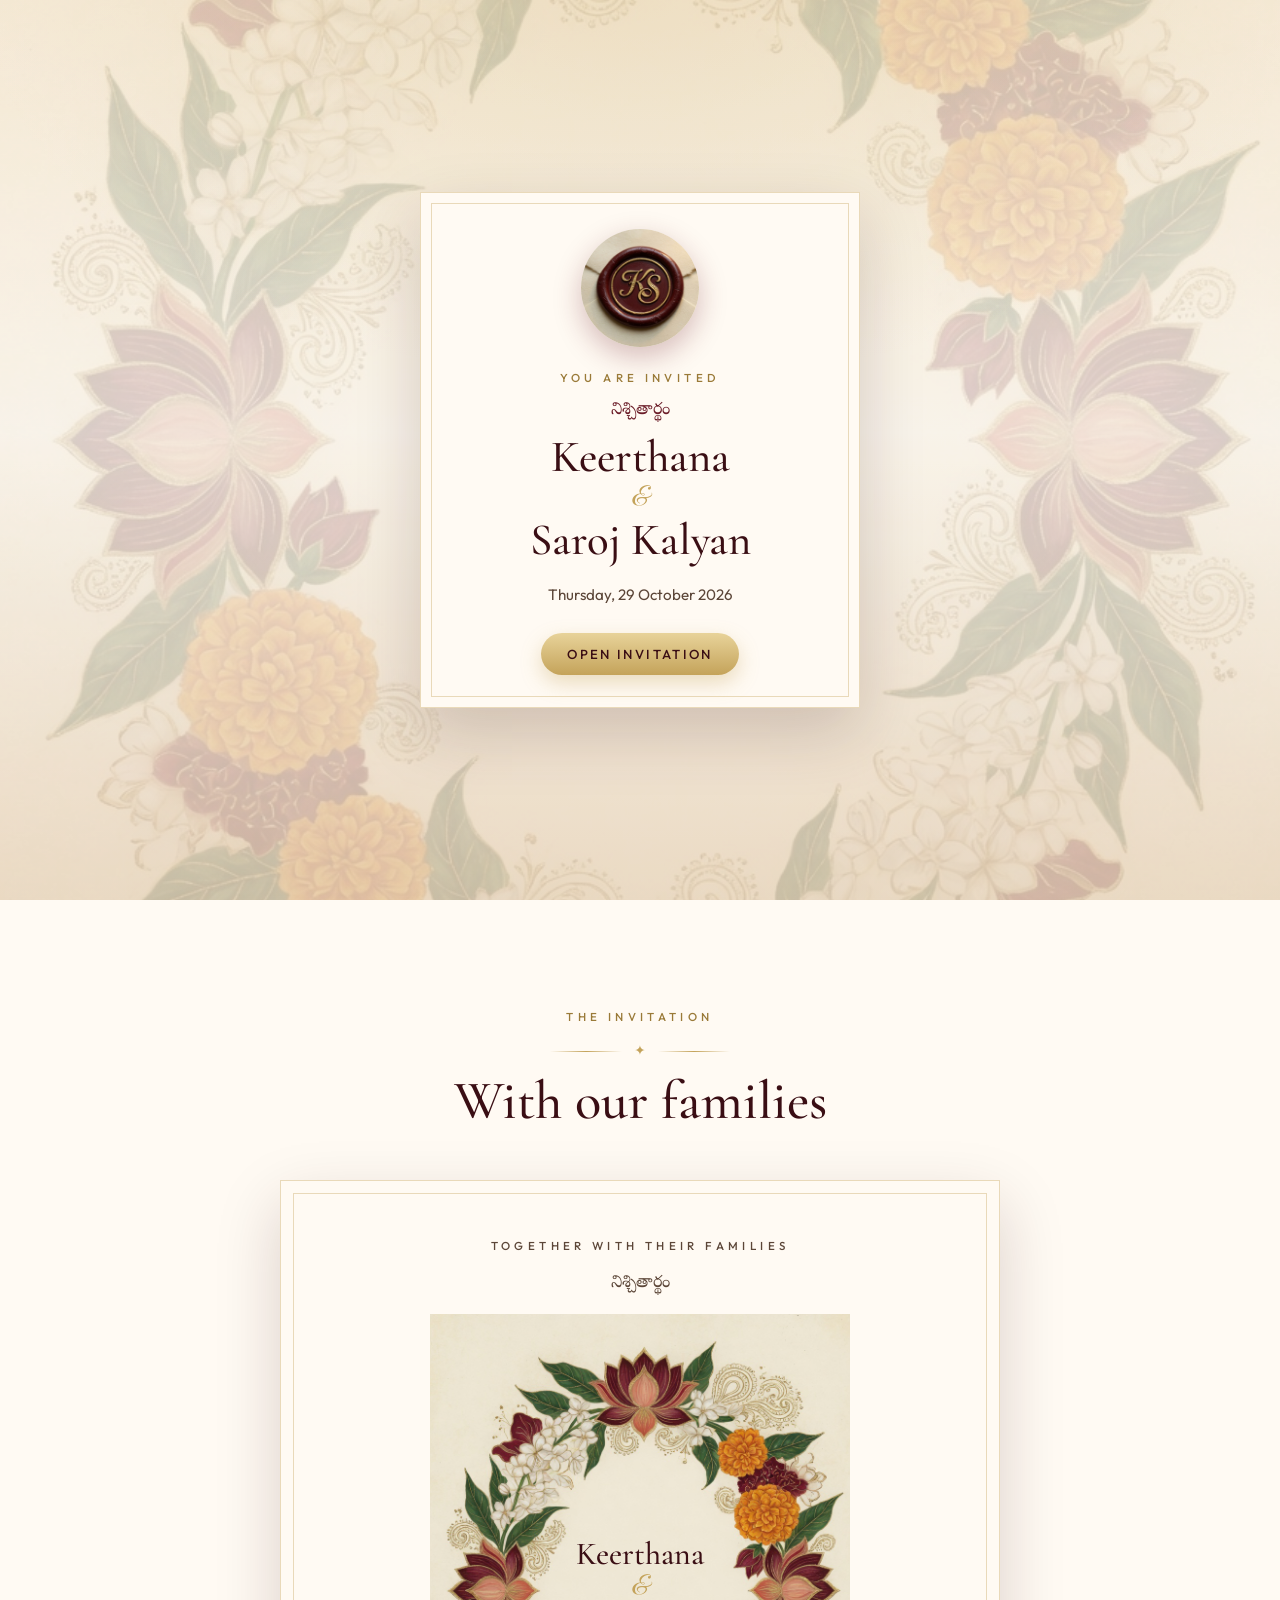
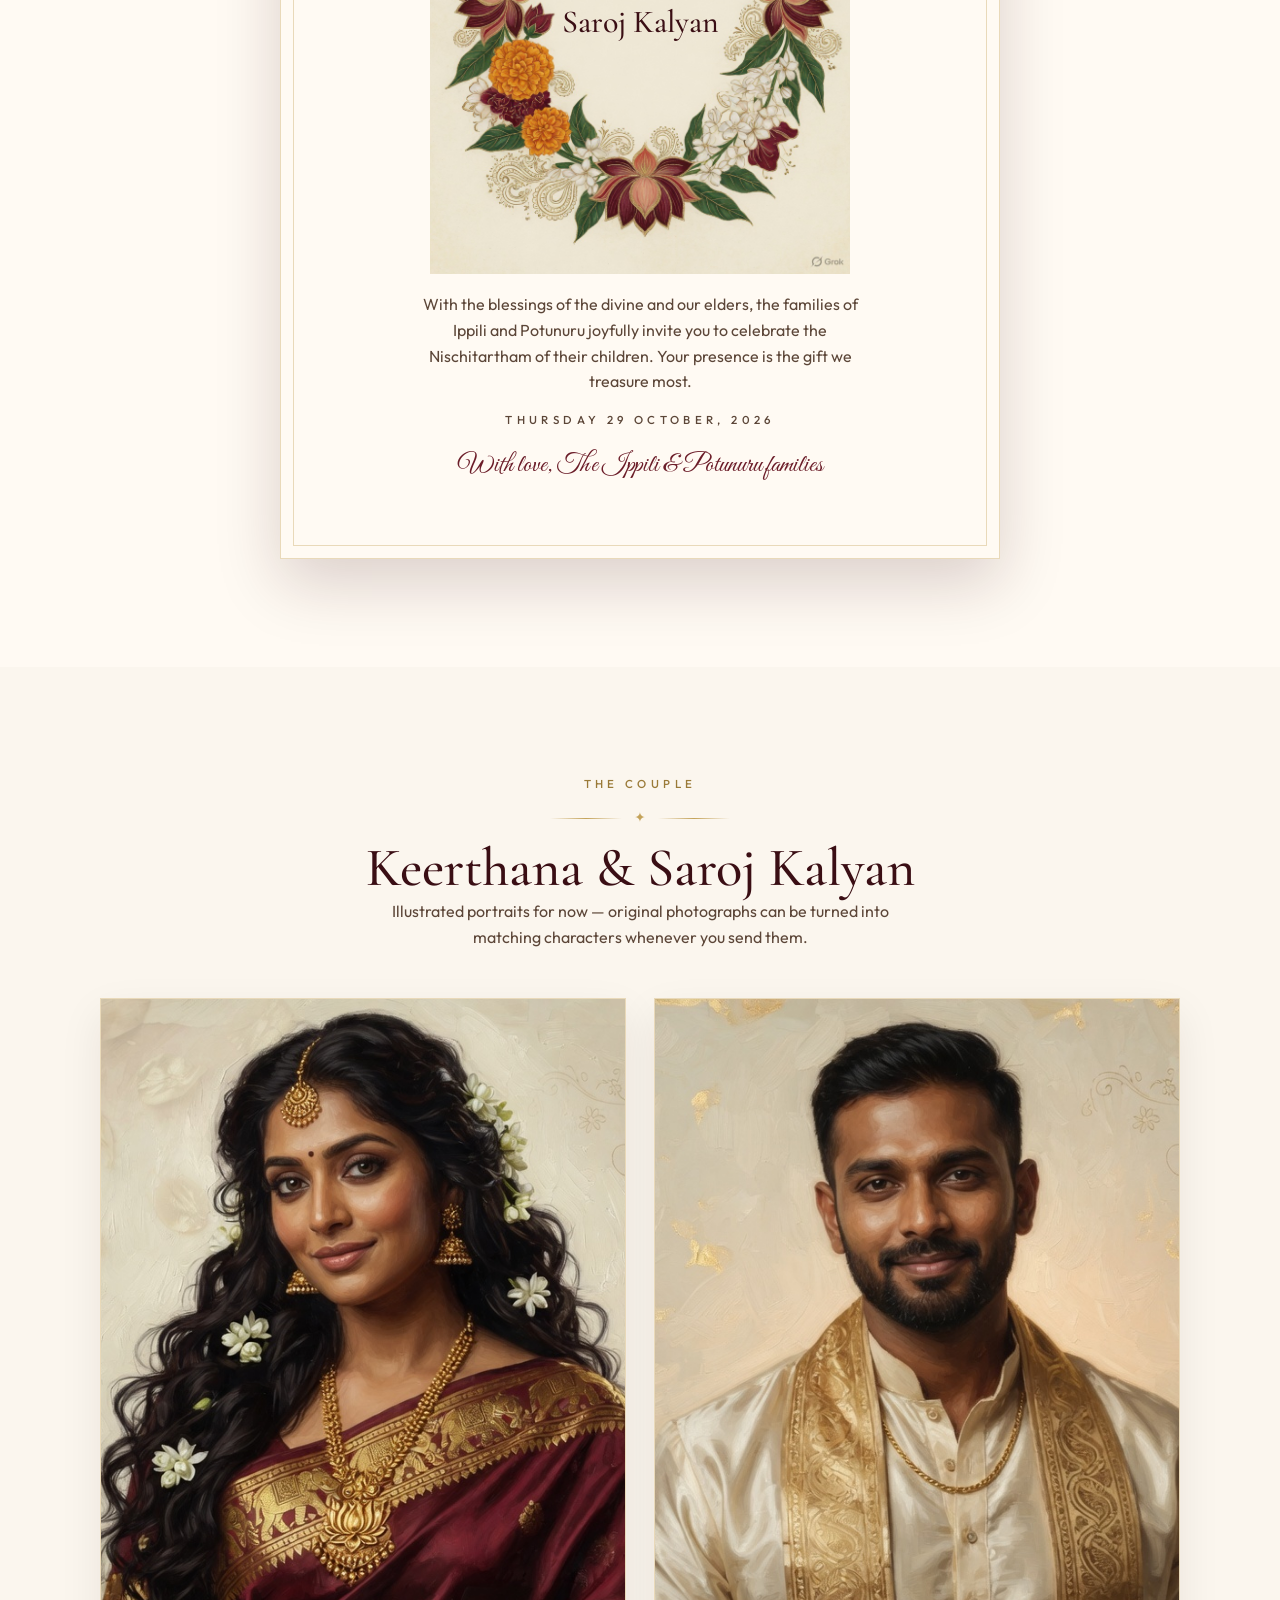
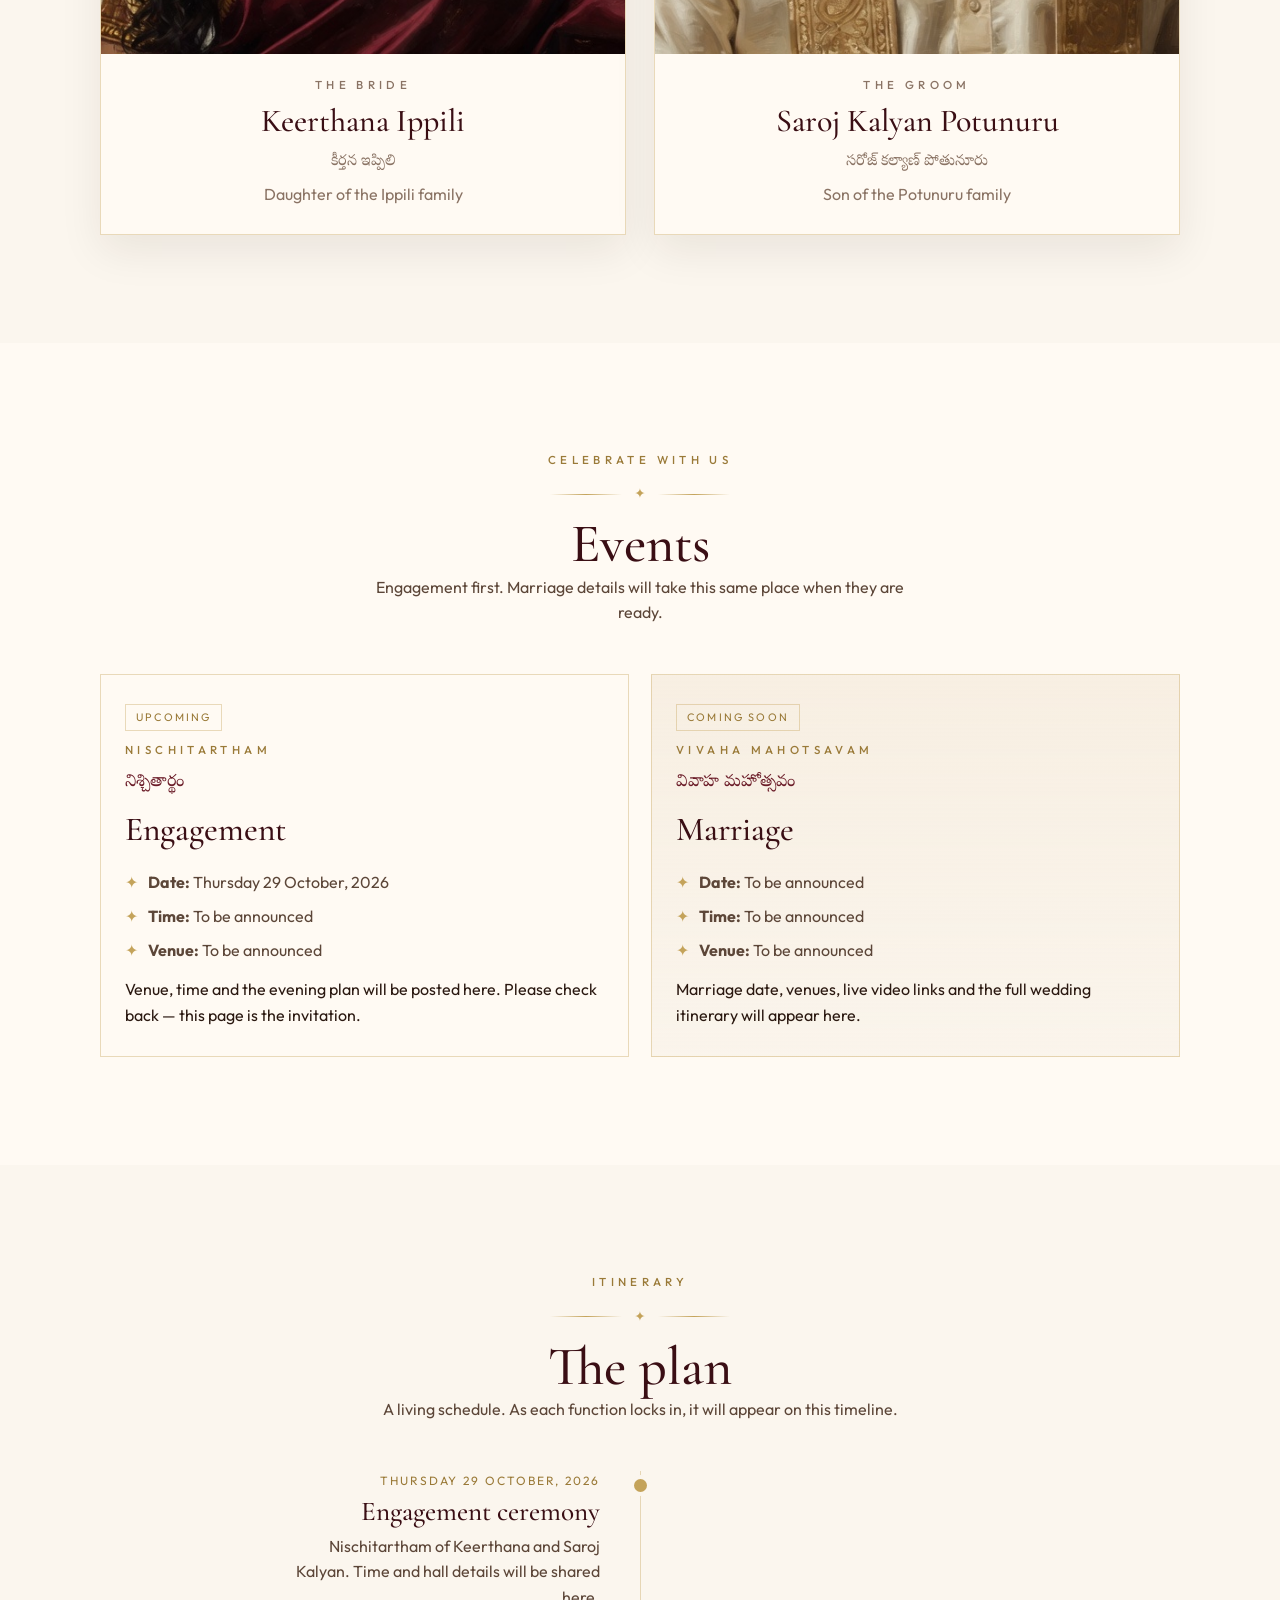
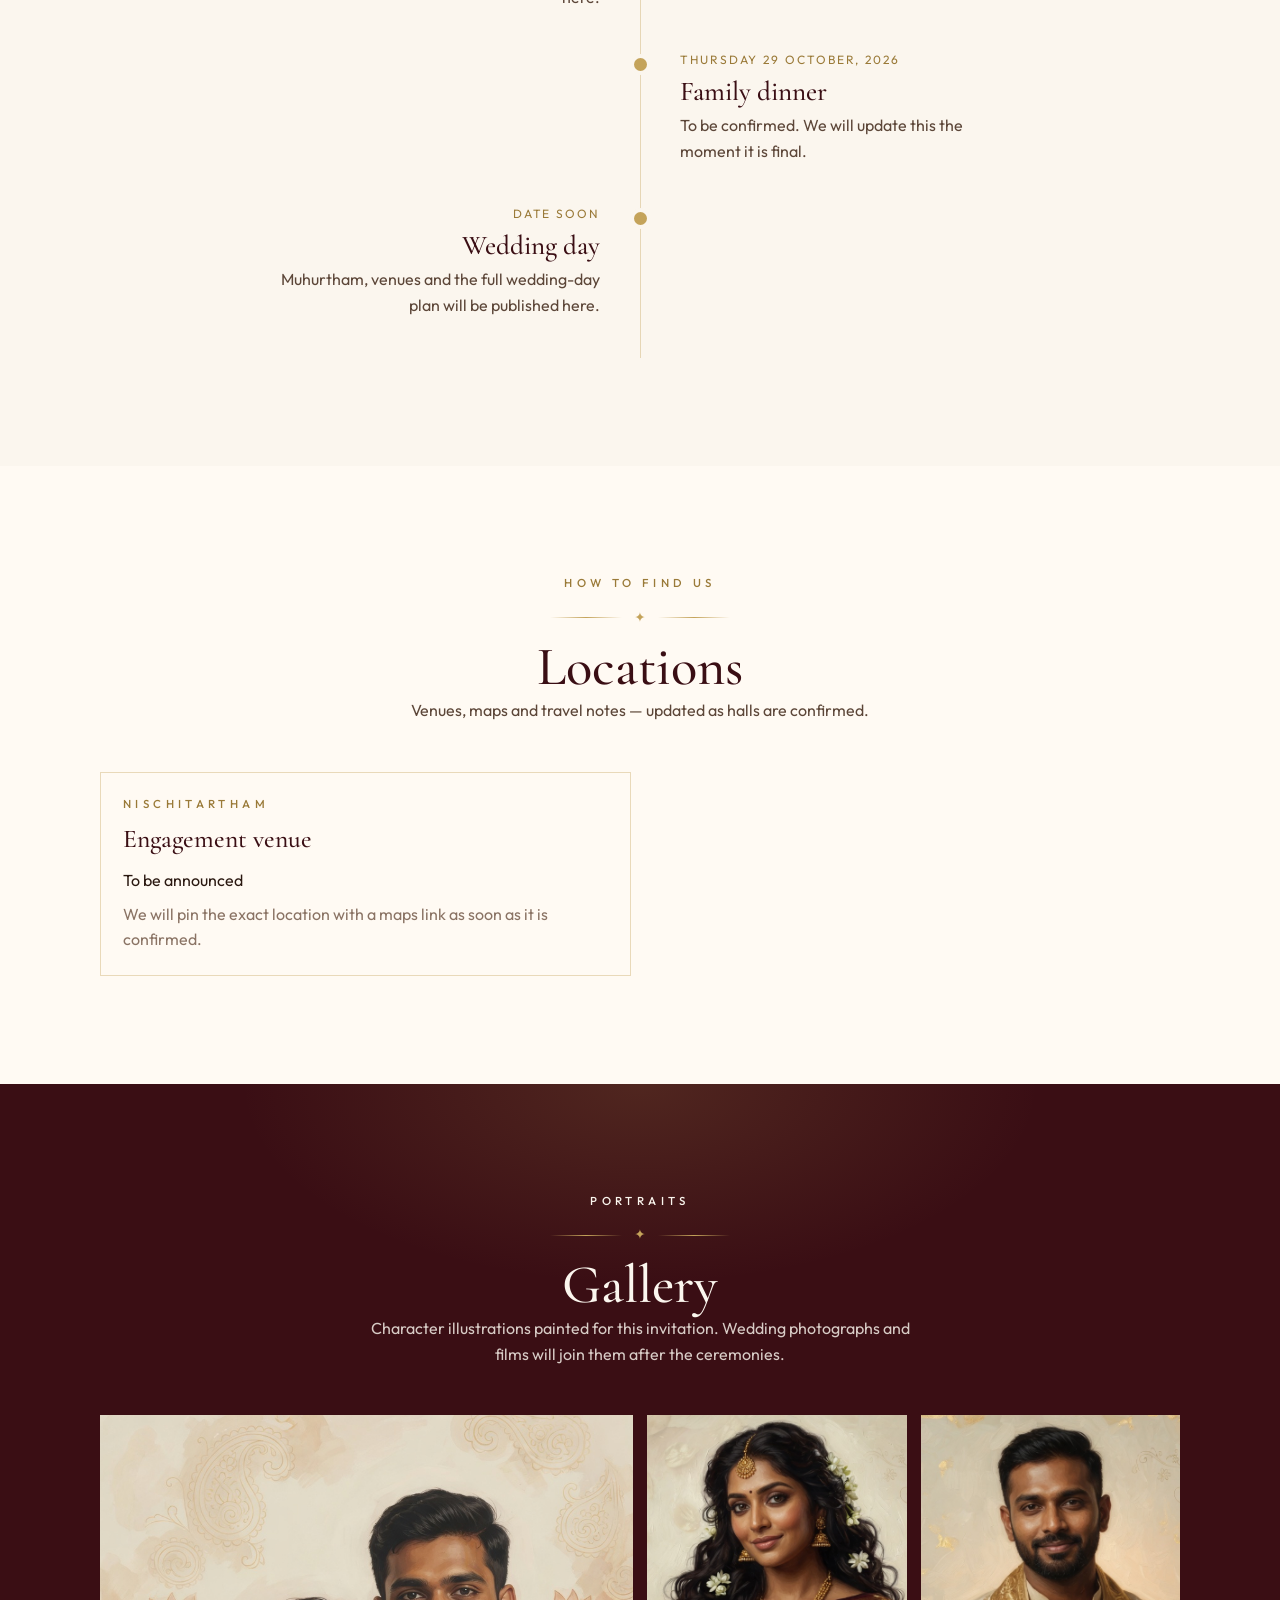
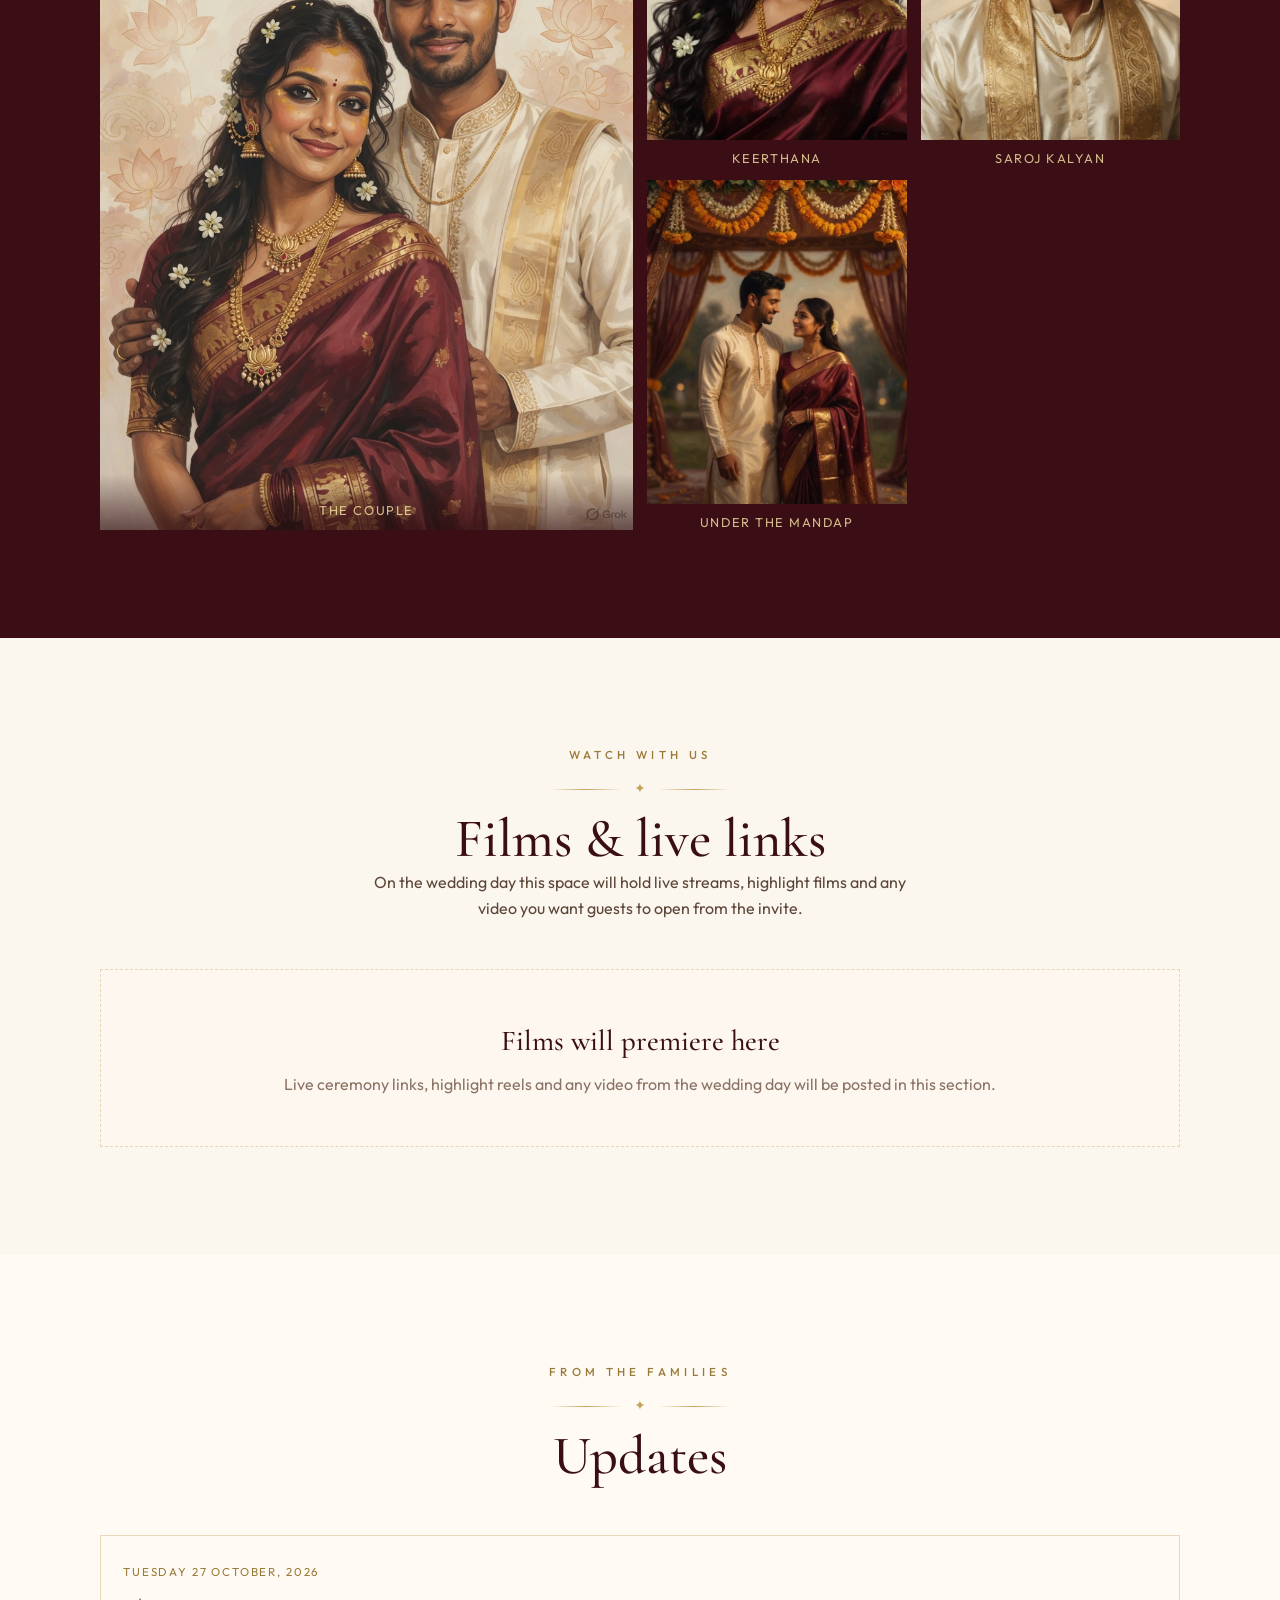
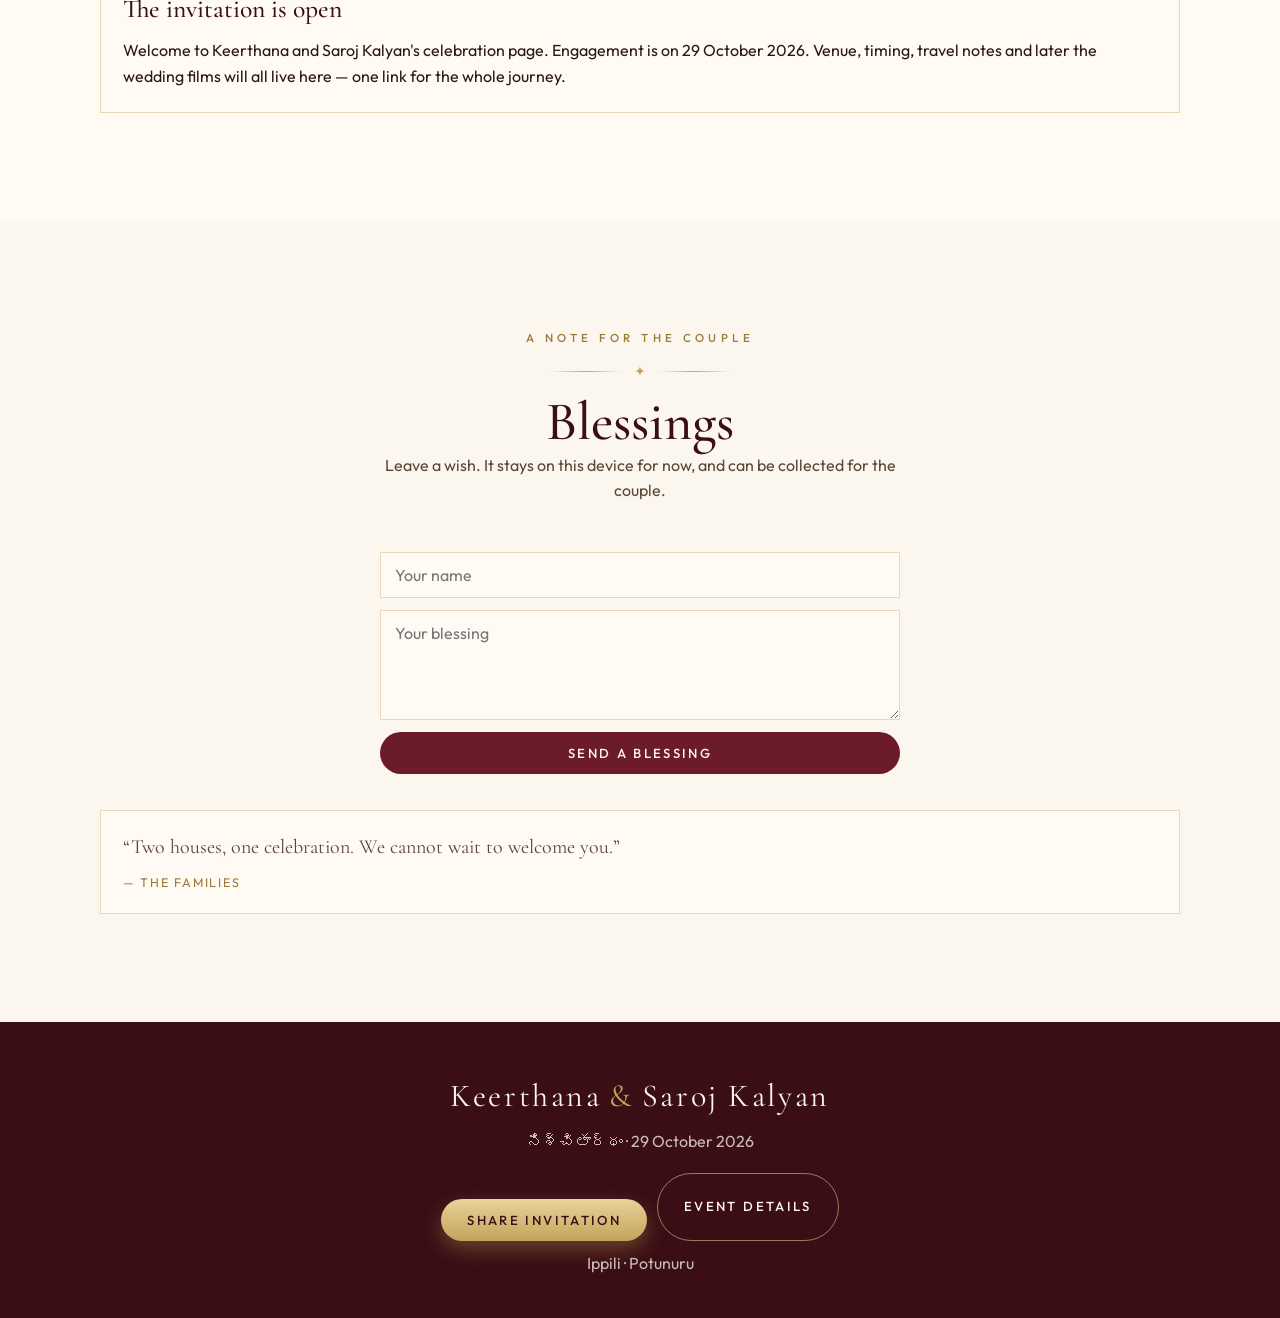
==== keerthana-saroj/index.html @ 68dc0af1 "Add Keerthana and Saroj Kalyan invitation site. Shareable Nischitartham page with events, plans, gal" ====
<!DOCTYPE html>
<html lang="en">
<head>
  <meta charset="UTF-8" />
  <meta name="viewport" content="width=device-width, initial-scale=1, viewport-fit=cover" />
  <title>Keerthana &amp; Saroj Kalyan — Nischitartham</title>
  <meta name="description" content="You are invited to the engagement of Keerthana Ippili and Saroj Kalyan Potunuru on 29 October 2026. Plans, venues, films and wedding details will live on this page." />
  <meta name="theme-color" content="#6B1C28" />
  <link rel="canonical" href="https://pramodh42.github.io/my_portfolio/keerthana-saroj/" />
  <meta property="og:type" content="website" />
  <meta property="og:url" content="https://pramodh42.github.io/my_portfolio/keerthana-saroj/" />
  <meta property="og:title" content="Keerthana & Saroj Kalyan — You're invited" />
  <meta property="og:description" content="Nischitartham on Thursday, 29 October 2026. Open the invitation for plans, venues and updates." />
  <meta property="og:image" content="https://pramodh42.github.io/my_portfolio/keerthana-saroj/images/couple.jpg" />
  <meta name="twitter:card" content="summary_large_image" />
  <meta name="twitter:image" content="https://pramodh42.github.io/my_portfolio/keerthana-saroj/images/couple.jpg" />
  <link rel="icon" href="favicon.svg" type="image/svg+xml" />
  <link rel="preconnect" href="https://fonts.googleapis.com" />
  <link rel="preconnect" href="https://fonts.gstatic.com" crossorigin />
  <link href="https://fonts.googleapis.com/css2?family=Cormorant+Garamond:ital,wght@0,400;0,500;0,600;1,400&family=Great+Vibes&family=Noto+Serif+Telugu:wght@400;600&family=Outfit:wght@300;400;500;600&display=swap" rel="stylesheet" />
  <link rel="stylesheet" href="css/style.css" />
</head>
<body>
  <a class="skip" href="#home">Skip to invitation</a>
  <div class="grain" aria-hidden="true"></div>

  <div class="envelope" id="envelope">
    <div class="envelope-card">
      <img class="seal" src="images/seal.jpg" alt="Wax seal with the letters K and S" />
      <p class="kicker">You are invited</p>
      <p class="telugu" lang="te">నిశ్చితార్థం</p>
      <h1>Keerthana <span class="amp">&amp;</span> Saroj Kalyan</h1>
      <p class="envelope-date">Thursday, 29 October 2026</p>
      <button class="btn btn-gold" id="open-invite" type="button">Open invitation</button>
    </div>
  </div>

  <header class="header" id="header">
    <a class="brand" href="#home">K <span>&amp;</span> S</a>
    <nav class="nav" aria-label="Primary">
      <a href="#couple">Couple</a>
      <a href="#events">Events</a>
      <a href="#plans">Plans</a>
      <a href="#gallery">Gallery</a>
      <a href="#videos">Films</a>
      <a href="#updates">Updates</a>
    </nav>
    <div class="header-actions">
      <button class="icon-btn" id="share-btn" type="button" aria-label="Share invitation" title="Share">
        <svg width="18" height="18" viewBox="0 0 24 24" fill="none" stroke="currentColor" stroke-width="1.8"><path d="M4 12v7a1 1 0 0 0 1 1h14a1 1 0 0 0 1-1v-7"/><path d="M12 16V4"/><path d="m7 8 5-5 5 5"/></svg>
      </button>
      <button class="icon-btn menu-toggle" id="menu-toggle" type="button" aria-label="Open menu">
        <svg width="18" height="18" viewBox="0 0 24 24" fill="none" stroke="currentColor" stroke-width="1.8"><path d="M4 7h16M4 12h16M4 17h16"/></svg>
      </button>
    </div>
  </header>

  <div class="menu-panel" id="menu">
    <button class="icon-btn menu-close" id="menu-close" type="button" aria-label="Close menu">
      <svg width="18" height="18" viewBox="0 0 24 24" fill="none" stroke="currentColor" stroke-width="1.8"><path d="M6 6l12 12M18 6L6 18"/></svg>
    </button>
    <a href="#home">Home</a>
    <a href="#invite">Invitation</a>
    <a href="#couple">The couple</a>
    <a href="#events">Events</a>
    <a href="#plans">Plans</a>
    <a href="#locations">Locations</a>
    <a href="#gallery">Gallery</a>
    <a href="#videos">Films</a>
    <a href="#updates">Updates</a>
    <a href="#blessings">Blessings</a>
  </div>

  <main>
    <section class="hero" id="home">
      <img class="hero-bg" src="images/mandap.jpg" alt="Illustrated Keerthana and Saroj Kalyan under a floral mandap" />
      <div class="hero-scrim"></div>
      <div class="hero-content">
        <p class="kicker">Nischitartham of</p>
        <p class="telugu" lang="te" style="color:#e8d39a">కీర్తన &amp; సరోజ్ కల్యాణ్</p>
        <h1>Keerthana <span class="amp">&amp;</span> Saroj Kalyan</h1>
        <p class="hero-date" id="hero-date">Thursday, 29 October 2026 · Engagement</p>
        <div class="countdown" id="countdown" aria-label="Countdown"></div>
        <div class="hero-actions">
          <a class="btn btn-gold" href="#events">View events</a>
          <button class="btn btn-outline" id="add-cal" type="button">Add to calendar</button>
        </div>
        <p class="scroll-hint">Scroll to open the card</p>
      </div>
    </section>

    <section class="section paper" id="invite">
      <div class="wrap">
        <div class="section-head">
          <p class="kicker">The invitation</p>
          <div class="ornament">✦</div>
          <h2>With our families</h2>
        </div>
        <article class="letter">
          <p class="kicker" id="invite-kicker">Together with their families</p>
          <p class="telugu" lang="te" id="invite-te">నిశ్చితార్థం</p>
          <div class="wreath-frame">
            <img src="images/wreath.jpg" alt="Lotus, jasmine and marigold wreath" />
            <div class="wreath-names">
              <div>
                <strong>Keerthana</strong>
                <span class="amp">&amp;</span>
                <strong>Saroj Kalyan</strong>
              </div>
            </div>
          </div>
          <p id="invite-letter"></p>
          <p class="kicker" id="invite-when">Thursday, 29 October 2026</p>
          <p class="closing" id="invite-close">With love</p>
        </article>
      </div>
    </section>

    <section class="section" id="couple">
      <div class="wrap">
        <div class="section-head">
          <p class="kicker">The couple</p>
          <div class="ornament">✦</div>
          <h2>Keerthana &amp; Saroj Kalyan</h2>
          <p class="lede">Illustrated portraits for now — original photographs can be turned into matching characters whenever you send them.</p>
        </div>
        <div class="couple-grid" id="couple-grid"></div>
      </div>
    </section>

    <section class="section paper" id="events">
      <div class="wrap">
        <div class="section-head">
          <p class="kicker">Celebrate with us</p>
          <div class="ornament">✦</div>
          <h2>Events</h2>
          <p class="lede">Engagement first. Marriage details will take this same place when they are ready.</p>
        </div>
        <div class="event-grid" id="event-grid"></div>
      </div>
    </section>

    <section class="section" id="plans">
      <div class="wrap">
        <div class="section-head">
          <p class="kicker">Itinerary</p>
          <div class="ornament">✦</div>
          <h2>The plan</h2>
          <p class="lede">A living schedule. As each function locks in, it will appear on this timeline.</p>
        </div>
        <div class="timeline" id="timeline"></div>
      </div>
    </section>

    <section class="section paper" id="locations">
      <div class="wrap">
        <div class="section-head">
          <p class="kicker">How to find us</p>
          <div class="ornament">✦</div>
          <h2>Locations</h2>
          <p class="lede">Venues, maps and travel notes — updated as halls are confirmed.</p>
        </div>
        <div class="loc-grid" id="loc-grid"></div>
      </div>
    </section>

    <section class="section maroon-block" id="gallery">
      <div class="wrap">
        <div class="section-head">
          <p class="kicker">Portraits</p>
          <div class="ornament">✦</div>
          <h2>Gallery</h2>
          <p class="lede">Character illustrations painted for this invitation. Wedding photographs and films will join them after the ceremonies.</p>
        </div>
        <div class="gallery-grid" id="gallery-grid"></div>
      </div>
    </section>

    <section class="section" id="videos">
      <div class="wrap">
        <div class="section-head">
          <p class="kicker">Watch with us</p>
          <div class="ornament">✦</div>
          <h2>Films &amp; live links</h2>
          <p class="lede">On the wedding day this space will hold live streams, highlight films and any video you want guests to open from the invite.</p>
        </div>
        <div class="video-grid" id="video-grid"></div>
      </div>
    </section>

    <section class="section paper" id="updates">
      <div class="wrap">
        <div class="section-head">
          <p class="kicker">From the families</p>
          <div class="ornament">✦</div>
          <h2>Updates</h2>
        </div>
        <div class="update-grid" id="update-grid"></div>
      </div>
    </section>

    <section class="section" id="blessings">
      <div class="wrap">
        <div class="section-head">
          <p class="kicker">A note for the couple</p>
          <div class="ornament">✦</div>
          <h2>Blessings</h2>
          <p class="lede">Leave a wish. It stays on this device for now, and can be collected for the couple.</p>
        </div>
        <form class="bless-form" id="bless-form">
          <input type="text" id="bless-name" name="name" placeholder="Your name" required maxlength="80" />
          <textarea id="bless-msg" name="message" placeholder="Your blessing" required maxlength="400"></textarea>
          <button class="btn btn-maroon" type="submit">Send a blessing</button>
        </form>
        <div class="bless-list" id="bless-list"></div>
      </div>
    </section>
  </main>

  <footer class="footer">
    <div class="brand">Keerthana <span>&amp;</span> Saroj Kalyan</div>
    <p lang="te">నిశ్చితార్థం · 29 October 2026</p>
    <div class="footer-actions">
      <button class="btn btn-gold" id="share-footer" type="button">Share invitation</button>
      <a class="btn btn-outline" href="#events">Event details</a>
    </div>
    <p>Ippili · Potunuru</p>
  </footer>

  <div class="lightbox" id="lightbox" role="dialog" aria-modal="true" aria-label="Image preview">
    <button class="icon-btn lightbox-close" id="lightbox-close" type="button" aria-label="Close">
      <svg width="18" height="18" viewBox="0 0 24 24" fill="none" stroke="currentColor" stroke-width="1.8"><path d="M6 6l12 12M18 6L6 18"/></svg>
    </button>
    <img id="lightbox-img" alt="" />
  </div>

  <script src="js/data.js"></script>
  <script src="js/app.js"></script>
</body>
</html>
---- keerthana-saroj/css/style.css ----
:root {
  --maroon: #6b1c28;
  --maroon-deep: #3a0e14;
  --maroon-mid: #8d3340;
  --gold: #c4a35a;
  --gold-bright: #e8d39a;
  --gold-dim: #9a7a38;
  --ivory: #fbf6ee;
  --ivory-2: #f3e6d4;
  --paper: #fffaf3;
  --ink: #2a1810;
  --ink-soft: #5c4638;
  --muted: #8a7364;
  --line: rgba(196, 163, 90, 0.38);
  --shadow: 0 24px 60px rgba(58, 14, 20, 0.18);
  --radius: 22px;
  --header-h: 72px;
  --font-serif: "Cormorant Garamond", "Times New Roman", serif;
  --font-script: "Great Vibes", cursive;
  --font-sans: "Outfit", system-ui, sans-serif;
  --font-te: "Noto Serif Telugu", serif;
}

*,
*::before,
*::after {
  box-sizing: border-box;
  margin: 0;
  padding: 0;
}

html {
  scroll-behavior: smooth;
}

html.no-scroll {
  overflow: hidden;
}

body {
  font-family: var(--font-sans);
  color: var(--ink);
  background: var(--ivory);
  line-height: 1.6;
  min-height: 100vh;
}

img {
  max-width: 100%;
  display: block;
}

a {
  color: inherit;
  text-decoration: none;
}

button,
input,
textarea {
  font-family: inherit;
}

.grain {
  pointer-events: none;
  position: fixed;
  inset: 0;
  z-index: 80;
  opacity: 0.045;
  background-image: url("data:image/svg+xml,%3Csvg viewBox='0 0 200 200' xmlns='http://www.w3.org/2000/svg'%3E%3Cfilter id='n'%3E%3CfeTurbulence type='fractalNoise' baseFrequency='.85' numOctaves='4' stitchTiles='stitch'/%3E%3C/filter%3E%3Crect width='100%25' height='100%25' filter='url(%23n)'/%3E%3C/svg%3E");
}

.skip {
  position: absolute;
  left: 12px;
  top: -48px;
  background: var(--maroon);
  color: var(--ivory);
  padding: 8px 12px;
  z-index: 100;
}

.skip:focus {
  top: 12px;
}

/* Envelope */
.envelope {
  position: fixed;
  inset: 0;
  z-index: 90;
  display: grid;
  place-items: center;
  background:
    radial-gradient(1200px 700px at 50% 0%, rgba(196, 163, 90, 0.18), transparent 55%),
    linear-gradient(180deg, #f7ead6 0%, var(--ivory) 48%, #ead7c0 100%);
  transition: opacity 0.9s ease, visibility 0.9s ease, transform 0.9s ease;
}

.envelope::before {
  content: "";
  position: absolute;
  inset: 0;
  background-image: url("../images/wreath.jpg");
  background-size: cover;
  background-position: center;
  opacity: 0.18;
}

.envelope.is-open {
  opacity: 0;
  visibility: hidden;
  transform: translateY(-24px);
  pointer-events: none;
}

.envelope-card {
  position: relative;
  width: min(92vw, 440px);
  text-align: center;
  padding: 36px 28px 32px;
  background: var(--paper);
  border: 1px solid var(--line);
  box-shadow: var(--shadow);
}

.envelope-card::after {
  content: "";
  position: absolute;
  inset: 10px;
  border: 1px solid var(--line);
  pointer-events: none;
}

.seal {
  width: 118px;
  height: 118px;
  margin: 0 auto 22px;
  border-radius: 50%;
  object-fit: cover;
  box-shadow: 0 10px 28px rgba(107, 28, 40, 0.28);
  animation: pulse 2.8s ease-in-out infinite;
}

@keyframes pulse {
  0%, 100% { transform: scale(1); }
  50% { transform: scale(1.04); }
}

.kicker {
  font-size: 0.72rem;
  letter-spacing: 0.38em;
  text-transform: uppercase;
  color: var(--gold-dim);
  font-weight: 500;
}

.telugu {
  font-family: var(--font-te);
  font-size: 1.05rem;
  color: var(--maroon);
  margin: 10px 0 6px;
}

.envelope h1 {
  font-family: var(--font-serif);
  font-weight: 500;
  font-size: clamp(2.1rem, 7vw, 2.8rem);
  line-height: 1.15;
  color: var(--maroon-deep);
  margin: 8px 0 4px;
}

.amp {
  display: block;
  font-family: var(--font-script);
  font-size: 1.7rem;
  color: var(--gold);
  font-weight: 400;
  line-height: 1;
  margin: 2px 0;
}

.envelope-date {
  margin-top: 16px;
  color: var(--ink-soft);
  font-size: 0.95rem;
}

.btn {
  display: inline-flex;
  align-items: center;
  justify-content: center;
  gap: 8px;
  border: 0;
  cursor: pointer;
  padding: 13px 26px;
  border-radius: 999px;
  font-size: 0.82rem;
  letter-spacing: 0.18em;
  text-transform: uppercase;
  font-weight: 500;
  transition: transform 0.2s ease, box-shadow 0.2s ease, background 0.2s ease;
}

.btn:hover {
  transform: translateY(-1px);
}

.btn-gold {
  background: linear-gradient(180deg, var(--gold-bright), var(--gold));
  color: var(--maroon-deep);
  box-shadow: 0 8px 20px rgba(196, 163, 90, 0.35);
  margin-top: 26px;
}

.btn-outline {
  background: transparent;
  color: var(--ivory);
  border: 1px solid rgba(232, 211, 154, 0.55);
}

.btn-maroon {
  background: var(--maroon);
  color: var(--ivory);
}

.btn-ghost {
  background: transparent;
  color: var(--maroon);
  border: 1px solid var(--line);
}

/* Header */
.header {
  position: fixed;
  top: 0;
  left: 0;
  right: 0;
  z-index: 40;
  height: var(--header-h);
  display: flex;
  align-items: center;
  justify-content: space-between;
  padding: 0 22px;
  color: var(--ivory);
  transition: background 0.3s ease, box-shadow 0.3s ease, color 0.3s ease;
}

.header.solid {
  background: rgba(251, 246, 238, 0.92);
  backdrop-filter: blur(14px);
  color: var(--maroon-deep);
  box-shadow: 0 8px 24px rgba(42, 24, 16, 0.08);
}

.brand {
  font-family: var(--font-serif);
  font-size: 1.35rem;
  letter-spacing: 0.08em;
  display: flex;
  align-items: center;
  gap: 8px;
}

.brand span {
  color: var(--gold);
}

.nav {
  display: none;
  gap: 22px;
  font-size: 0.78rem;
  letter-spacing: 0.16em;
  text-transform: uppercase;
}

.nav a {
  opacity: 0.82;
}

.nav a:hover {
  opacity: 1;
}

.header-actions {
  display: flex;
  align-items: center;
  gap: 10px;
}

.icon-btn {
  width: 42px;
  height: 42px;
  border-radius: 50%;
  border: 1px solid currentColor;
  background: transparent;
  color: inherit;
  cursor: pointer;
  display: grid;
  place-items: center;
}

.menu-panel {
  position: fixed;
  inset: 0;
  background: var(--ivory);
  z-index: 50;
  display: none;
  flex-direction: column;
  justify-content: center;
  padding: 80px 32px;
  gap: 18px;
}

.menu-panel.open {
  display: flex;
}

.menu-panel a {
  font-family: var(--font-serif);
  font-size: 2rem;
  color: var(--maroon-deep);
}

.menu-close {
  position: absolute;
  top: 18px;
  right: 18px;
}

/* Hero */
.hero {
  position: relative;
  min-height: 100vh;
  min-height: 100dvh;
  display: grid;
  place-items: end center;
  color: var(--ivory);
  overflow: hidden;
  padding: 0 20px 56px;
}

.hero-bg {
  position: absolute;
  inset: 0;
  width: 100%;
  height: 100%;
  object-fit: cover;
  object-position: center 30%;
  transform: scale(1.04);
}

.hero-scrim {
  position: absolute;
  inset: 0;
  background:
    linear-gradient(180deg, rgba(58, 14, 20, 0.15) 0%, rgba(58, 14, 20, 0.22) 38%, rgba(42, 10, 14, 0.78) 100%);
}

.hero-content {
  position: relative;
  z-index: 1;
  text-align: center;
  width: min(920px, 100%);
}

.hero .kicker {
  color: var(--gold-bright);
}

.hero h1 {
  font-family: var(--font-serif);
  font-weight: 500;
  font-size: clamp(3rem, 10vw, 6.4rem);
  line-height: 0.95;
  margin: 10px 0 8px;
}

.hero .amp {
  font-size: clamp(1.8rem, 4vw, 2.6rem);
}

.hero-date {
  font-family: var(--font-serif);
  font-size: clamp(1.15rem, 2.4vw, 1.5rem);
  letter-spacing: 0.12em;
  text-transform: uppercase;
  color: var(--gold-bright);
  margin-top: 10px;
}

.countdown {
  display: flex;
  justify-content: center;
  gap: 10px;
  margin: 28px 0 18px;
  flex-wrap: wrap;
}

.count {
  min-width: 74px;
  padding: 12px 8px 10px;
  border: 1px solid rgba(232, 211, 154, 0.35);
  background: rgba(42, 10, 14, 0.28);
  backdrop-filter: blur(8px);
}

.count b {
  display: block;
  font-family: var(--font-sans);
  font-variant-numeric: tabular-nums;
  font-size: 1.7rem;
  font-weight: 500;
  line-height: 1;
}

.count span {
  font-size: 0.65rem;
  letter-spacing: 0.22em;
  text-transform: uppercase;
  opacity: 0.8;
}

.hero-actions {
  display: flex;
  justify-content: center;
  gap: 12px;
  flex-wrap: wrap;
  margin-top: 8px;
}

.scroll-hint {
  margin-top: 28px;
  font-size: 0.7rem;
  letter-spacing: 0.28em;
  text-transform: uppercase;
  opacity: 0.7;
}

/* Sections */
.section {
  padding: 88px 22px;
  scroll-margin-top: calc(var(--header-h) + 8px);
}

.wrap {
  width: min(1080px, 100%);
  margin: 0 auto;
}

.section-head {
  text-align: center;
  margin-bottom: 48px;
}

.section-head h2 {
  font-family: var(--font-serif);
  font-weight: 500;
  font-size: clamp(2.2rem, 5vw, 3.4rem);
  color: var(--maroon-deep);
  line-height: 1.1;
}

.ornament {
  display: flex;
  align-items: center;
  justify-content: center;
  gap: 12px;
  margin: 14px auto 10px;
  color: var(--gold);
  font-size: 0.85rem;
}

.ornament::before,
.ornament::after {
  content: "";
  width: 72px;
  height: 1px;
  background: linear-gradient(90deg, transparent, var(--gold), transparent);
}

.lede {
  max-width: 560px;
  margin: 0 auto;
  color: var(--ink-soft);
}

.paper {
  background: var(--paper);
}

.maroon-block {
  background:
    radial-gradient(800px 400px at 50% 0%, rgba(196, 163, 90, 0.16), transparent 50%),
    var(--maroon-deep);
  color: var(--ivory);
}

.maroon-block .section-head h2,
.maroon-block .lede,
.maroon-block .kicker {
  color: var(--ivory);
}

.maroon-block .lede {
  opacity: 0.82;
}

.maroon-block .caption {
  color: var(--gold-bright);
  opacity: 0.88;
}

/* Invitation letter */
.letter {
  width: min(720px, 100%);
  margin: 0 auto;
  background: var(--paper);
  border: 1px solid var(--line);
  padding: 42px 28px;
  text-align: center;
  box-shadow: var(--shadow);
  position: relative;
}

.letter::before {
  content: "";
  position: absolute;
  inset: 12px;
  border: 1px solid var(--line);
  pointer-events: none;
}

.wreath-frame {
  position: relative;
  width: min(420px, 88%);
  margin: 8px auto 18px;
}

.wreath-frame img {
  width: 100%;
  height: auto;
}

.wreath-names {
  position: absolute;
  inset: 30% 20% 32%;
  display: grid;
  place-items: center;
  text-align: center;
}

.wreath-names strong {
  font-family: var(--font-serif);
  font-size: clamp(1.5rem, 4vw, 2rem);
  font-weight: 500;
  color: var(--maroon-deep);
  line-height: 1.15;
}

.letter p {
  color: var(--ink-soft);
  max-width: 440px;
  margin: 0 auto 16px;
}

.letter .closing {
  font-family: var(--font-script);
  font-size: 1.6rem;
  color: var(--maroon);
  margin-top: 8px;
}

/* Couple */
.couple-grid {
  display: grid;
  gap: 28px;
}

.person {
  background: var(--paper);
  border: 1px solid var(--line);
  overflow: hidden;
  box-shadow: 0 16px 40px rgba(42, 24, 16, 0.08);
}

.person img {
  width: 100%;
  aspect-ratio: 4 / 5;
  object-fit: cover;
  object-position: center top;
}

.person-body {
  padding: 22px 22px 26px;
  text-align: center;
}

.person h3 {
  font-family: var(--font-serif);
  font-size: 2rem;
  font-weight: 500;
  color: var(--maroon-deep);
}

.person .telugu {
  font-size: 0.95rem;
  margin: 4px 0 8px;
}

.person p {
  color: var(--muted);
}

/* Events */
.event-grid {
  display: grid;
  gap: 22px;
}

.event-card {
  background: var(--paper);
  border: 1px solid var(--line);
  padding: 28px 24px;
  position: relative;
  overflow: hidden;
}

.event-card.soon {
  background:
    linear-gradient(180deg, rgba(251, 246, 238, 0.55), rgba(251, 246, 238, 0.9)),
    var(--ivory-2);
}

.event-card .kicker {
  margin-bottom: 8px;
}

.event-card h3 {
  font-family: var(--font-serif);
  font-size: 2.1rem;
  font-weight: 500;
  color: var(--maroon-deep);
}

.event-meta {
  margin: 14px 0;
  color: var(--ink-soft);
  display: grid;
  gap: 8px;
}

.event-meta div {
  display: flex;
  gap: 10px;
  align-items: flex-start;
}

.dot {
  color: var(--gold);
}

.badge {
  display: inline-block;
  font-size: 0.68rem;
  letter-spacing: 0.2em;
  text-transform: uppercase;
  border: 1px solid var(--line);
  color: var(--gold-dim);
  padding: 4px 10px;
  margin-bottom: 10px;
}

/* Timeline */
.timeline {
  position: relative;
  max-width: 720px;
  margin: 0 auto;
}

.timeline::before {
  content: "";
  position: absolute;
  left: 18px;
  top: 0;
  bottom: 0;
  width: 1px;
  background: var(--line);
}

.plan {
  position: relative;
  padding: 0 0 32px 56px;
}

.plan::before {
  content: "";
  position: absolute;
  left: 12px;
  top: 8px;
  width: 13px;
  height: 13px;
  border-radius: 50%;
  background: var(--gold);
  box-shadow: 0 0 0 4px var(--ivory);
}

.plan time,
.plan .when {
  font-size: 0.75rem;
  letter-spacing: 0.16em;
  text-transform: uppercase;
  color: var(--gold-dim);
}

.plan h3 {
  font-family: var(--font-serif);
  font-size: 1.7rem;
  font-weight: 500;
  color: var(--maroon-deep);
}

.plan p {
  color: var(--ink-soft);
}

.empty {
  text-align: center;
  padding: 48px 20px;
  border: 1px dashed var(--line);
  color: var(--muted);
  background: rgba(255, 250, 243, 0.5);
}

.empty h3 {
  font-family: var(--font-serif);
  font-size: 1.8rem;
  color: var(--maroon-deep);
  font-weight: 500;
  margin-bottom: 8px;
}

/* Locations */
.loc-grid,
.update-grid,
.video-grid {
  display: grid;
  gap: 18px;
}

.loc-card,
.update-card,
.video-card {
  background: var(--paper);
  border: 1px solid var(--line);
  padding: 22px;
}

.update-card time {
  font-size: 0.72rem;
  letter-spacing: 0.16em;
  text-transform: uppercase;
  color: var(--gold-dim);
}

.update-card h3,
.loc-card h3,
.video-card h3 {
  font-family: var(--font-serif);
  font-size: 1.6rem;
  font-weight: 500;
  color: var(--maroon-deep);
  margin: 6px 0 8px;
}

/* Gallery */
.gallery-grid {
  display: grid;
  grid-template-columns: 1fr;
  gap: 14px;
}

.gallery-grid button {
  border: 0;
  padding: 0;
  background: none;
  cursor: pointer;
  overflow: hidden;
  position: relative;
}

.gallery-grid img {
  width: 100%;
  aspect-ratio: 4 / 5;
  object-fit: cover;
  transition: transform 0.6s ease;
}

.gallery-grid button:hover img {
  transform: scale(1.04);
}

.caption {
  font-size: 0.8rem;
  letter-spacing: 0.12em;
  text-transform: uppercase;
  color: var(--muted);
  padding: 10px 2px 0;
}

.gallery-grid button:first-child .caption {
  position: absolute;
  left: 0;
  right: 0;
  bottom: 0;
  padding: 28px 12px 12px;
  background: linear-gradient(transparent, rgba(42, 10, 14, 0.72));
  color: var(--gold-bright);
}

/* Blessings */
.bless-form {
  display: grid;
  gap: 12px;
  max-width: 520px;
  margin: 0 auto 36px;
}

.bless-form input,
.bless-form textarea {
  width: 100%;
  border: 1px solid var(--line);
  background: var(--paper);
  padding: 12px 14px;
  color: var(--ink);
  font-size: 1rem;
}

.bless-form textarea {
  min-height: 110px;
  resize: vertical;
}

.bless-list {
  display: grid;
  gap: 14px;
}

.blessing {
  background: var(--paper);
  border: 1px solid var(--line);
  padding: 20px 22px;
}

.blessing p {
  font-family: var(--font-serif);
  font-size: 1.25rem;
  color: var(--ink-soft);
}

.blessing cite {
  display: block;
  margin-top: 10px;
  font-style: normal;
  font-size: 0.78rem;
  letter-spacing: 0.14em;
  text-transform: uppercase;
  color: var(--gold-dim);
}

/* Footer */
.footer {
  padding: 48px 22px 36px;
  text-align: center;
  background: var(--maroon-deep);
  color: var(--ivory);
}

.footer .brand {
  justify-content: center;
  font-size: 2rem;
  margin-bottom: 8px;
}

.footer p {
  opacity: 0.75;
  margin: 6px 0;
}

.footer-actions {
  display: flex;
  justify-content: center;
  gap: 10px;
  flex-wrap: wrap;
  margin: 18px 0 10px;
}

/* Lightbox */
.lightbox {
  position: fixed;
  inset: 0;
  background: rgba(20, 8, 10, 0.92);
  z-index: 70;
  display: none;
  place-items: center;
  padding: 24px;
}

.lightbox.open {
  display: grid;
}

.lightbox img {
  max-height: 86vh;
  max-width: 92vw;
  object-fit: contain;
}

.lightbox-close {
  position: absolute;
  top: 16px;
  right: 16px;
  color: var(--ivory);
}

/* Reveal */
.reveal {
  opacity: 0;
  transform: translateY(18px);
  animation: rise 0.8s ease forwards;
}

@keyframes rise {
  to {
    opacity: 1;
    transform: none;
  }
}

@media (min-width: 760px) {
  .nav {
    display: flex;
  }

  .menu-toggle {
    display: none;
  }

  .couple-grid,
  .event-grid,
  .loc-grid {
    grid-template-columns: 1fr 1fr;
  }

  .gallery-grid {
    grid-template-columns: repeat(4, 1fr);
  }

  .gallery-grid button:first-child {
    grid-column: span 2;
    grid-row: span 2;
  }

  .gallery-grid button:first-child img {
    aspect-ratio: 4 / 5;
    height: 100%;
  }

  .letter {
    padding: 56px 48px;
  }

  .header {
    padding: 0 36px;
  }

  .section {
    padding: 108px 36px;
  }

  .timeline::before {
    left: 50%;
  }

  .plan {
    width: 50%;
    padding: 0 40px 40px 0;
    text-align: right;
  }

  .plan:nth-child(even) {
    margin-left: 50%;
    text-align: left;
    padding: 0 0 40px 40px;
  }

  .plan::before {
    left: auto;
    right: -7px;
  }

  .plan:nth-child(even)::before {
    right: auto;
    left: -6px;
  }
}

@media (prefers-reduced-motion: reduce) {
  *,
  *::before,
  *::after {
    animation: none !important;
    transition: none !important;
    scroll-behavior: auto !important;
  }

  .reveal {
    opacity: 1;
    transform: none;
  }
}
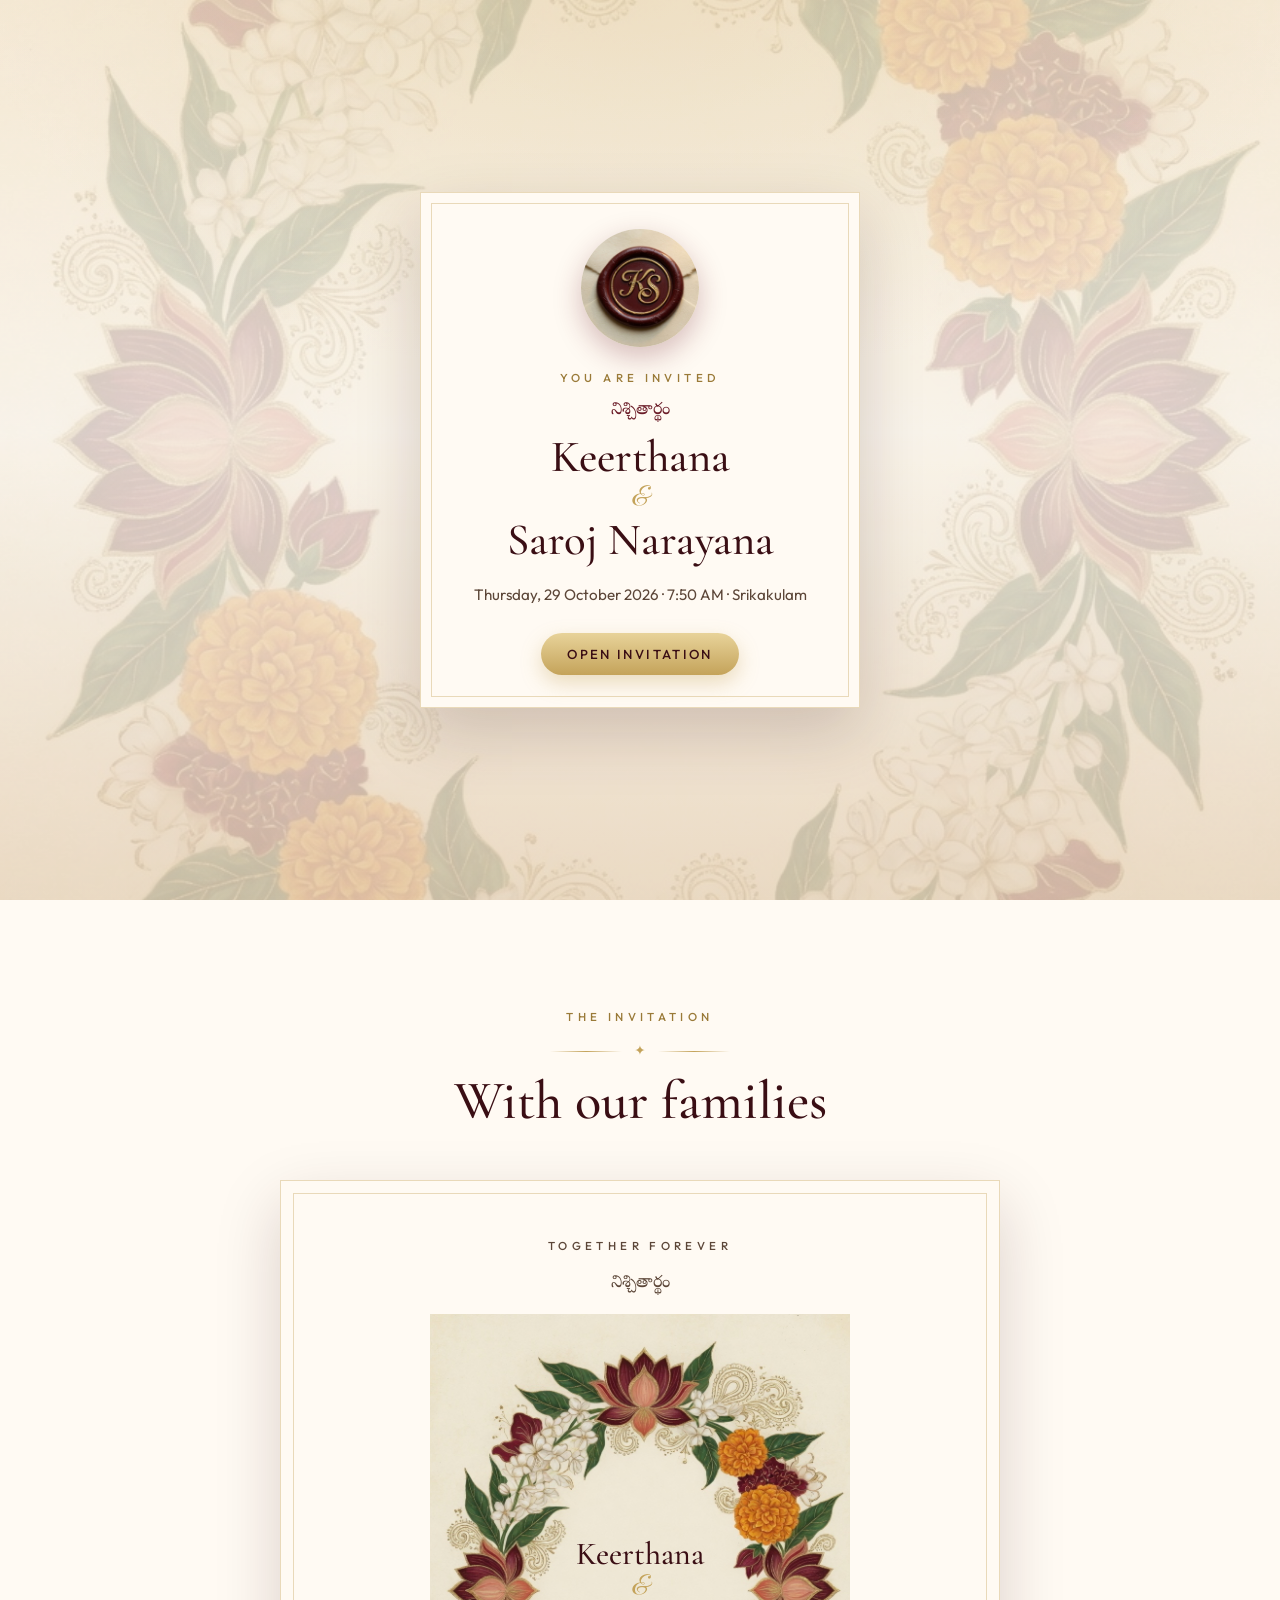
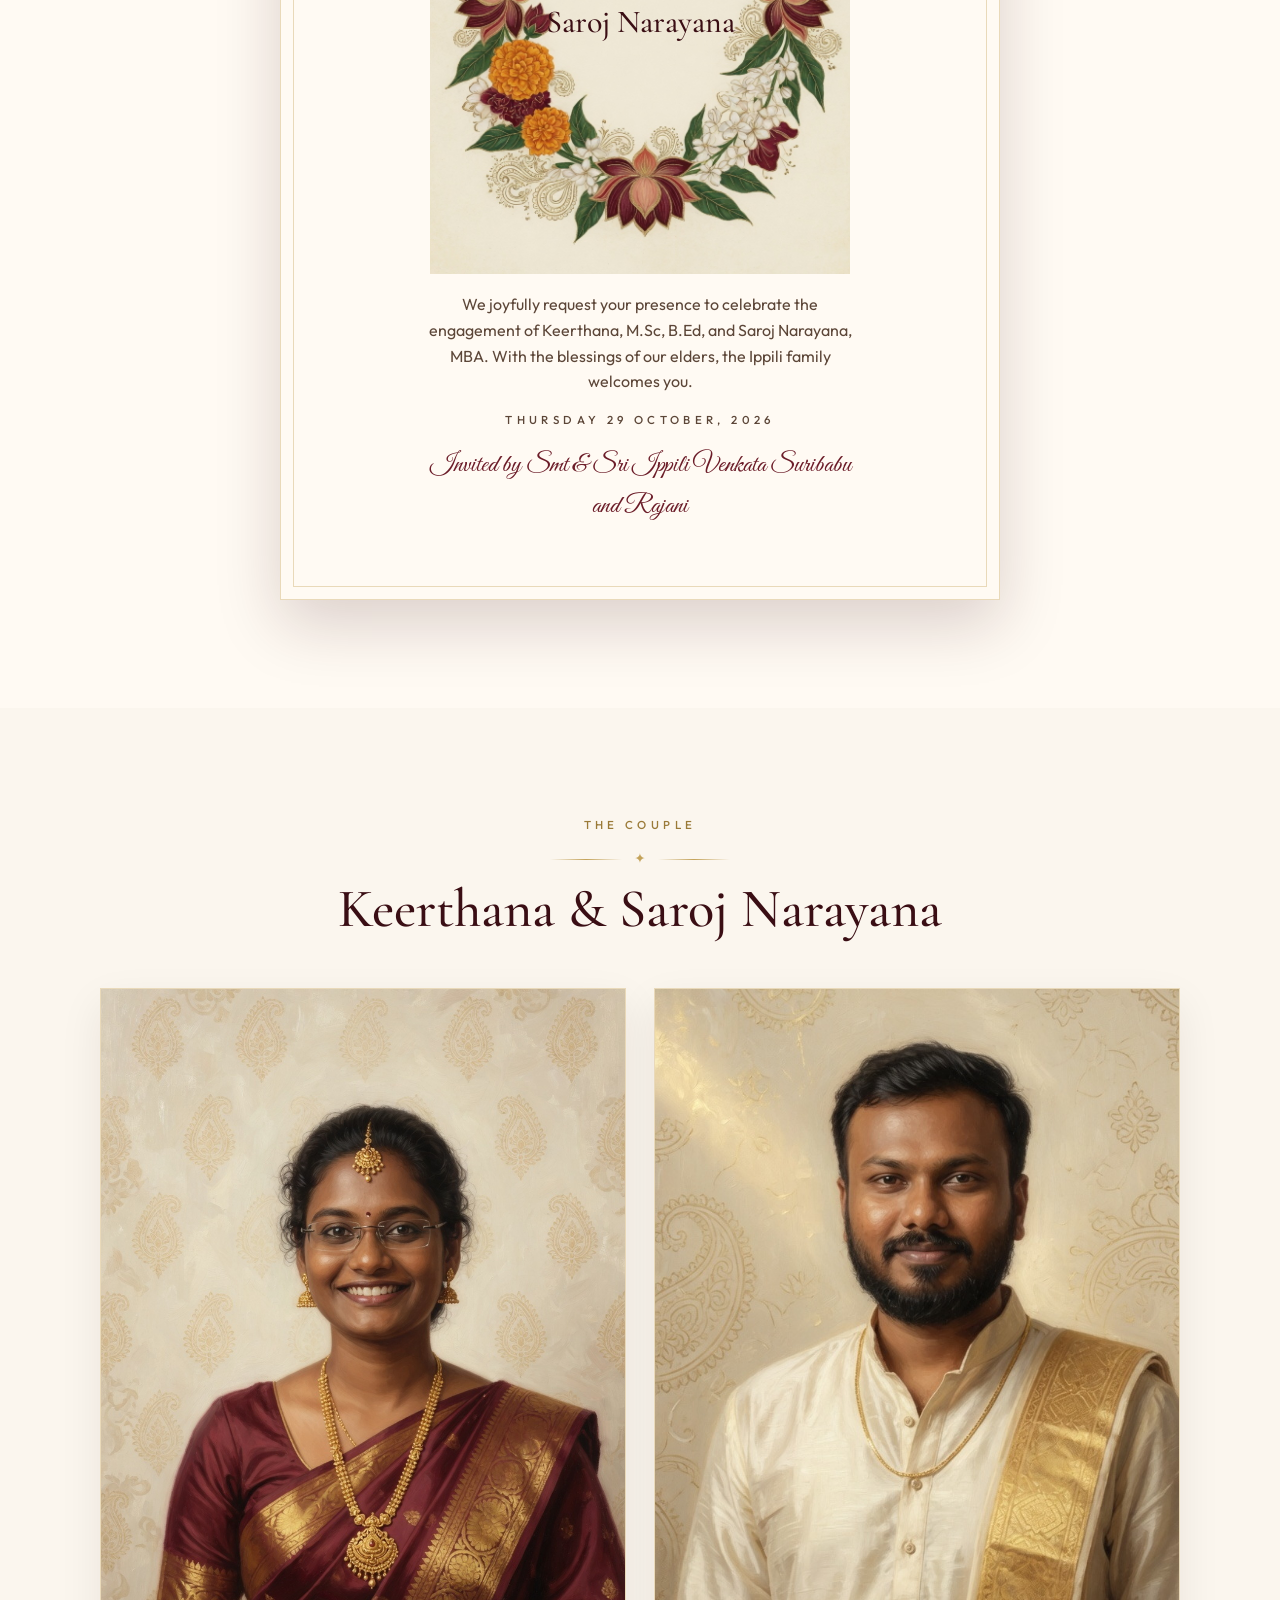
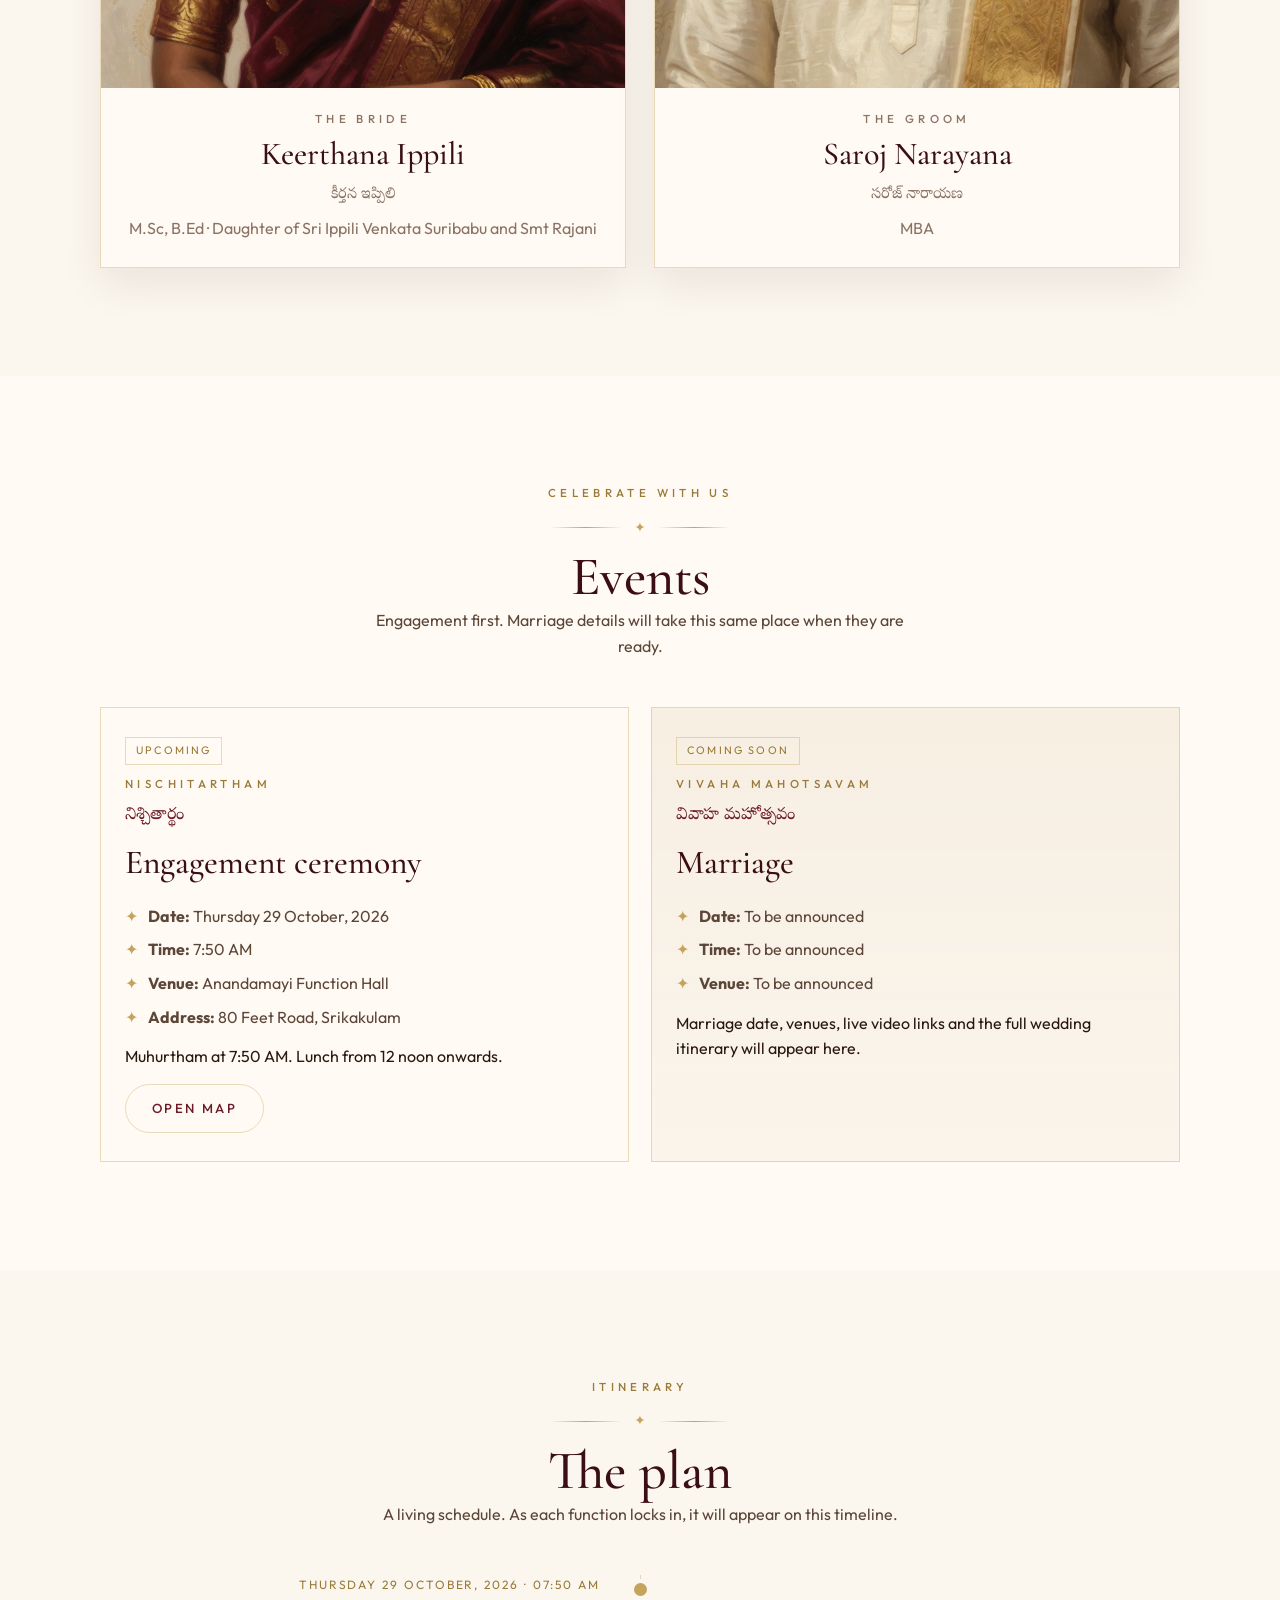
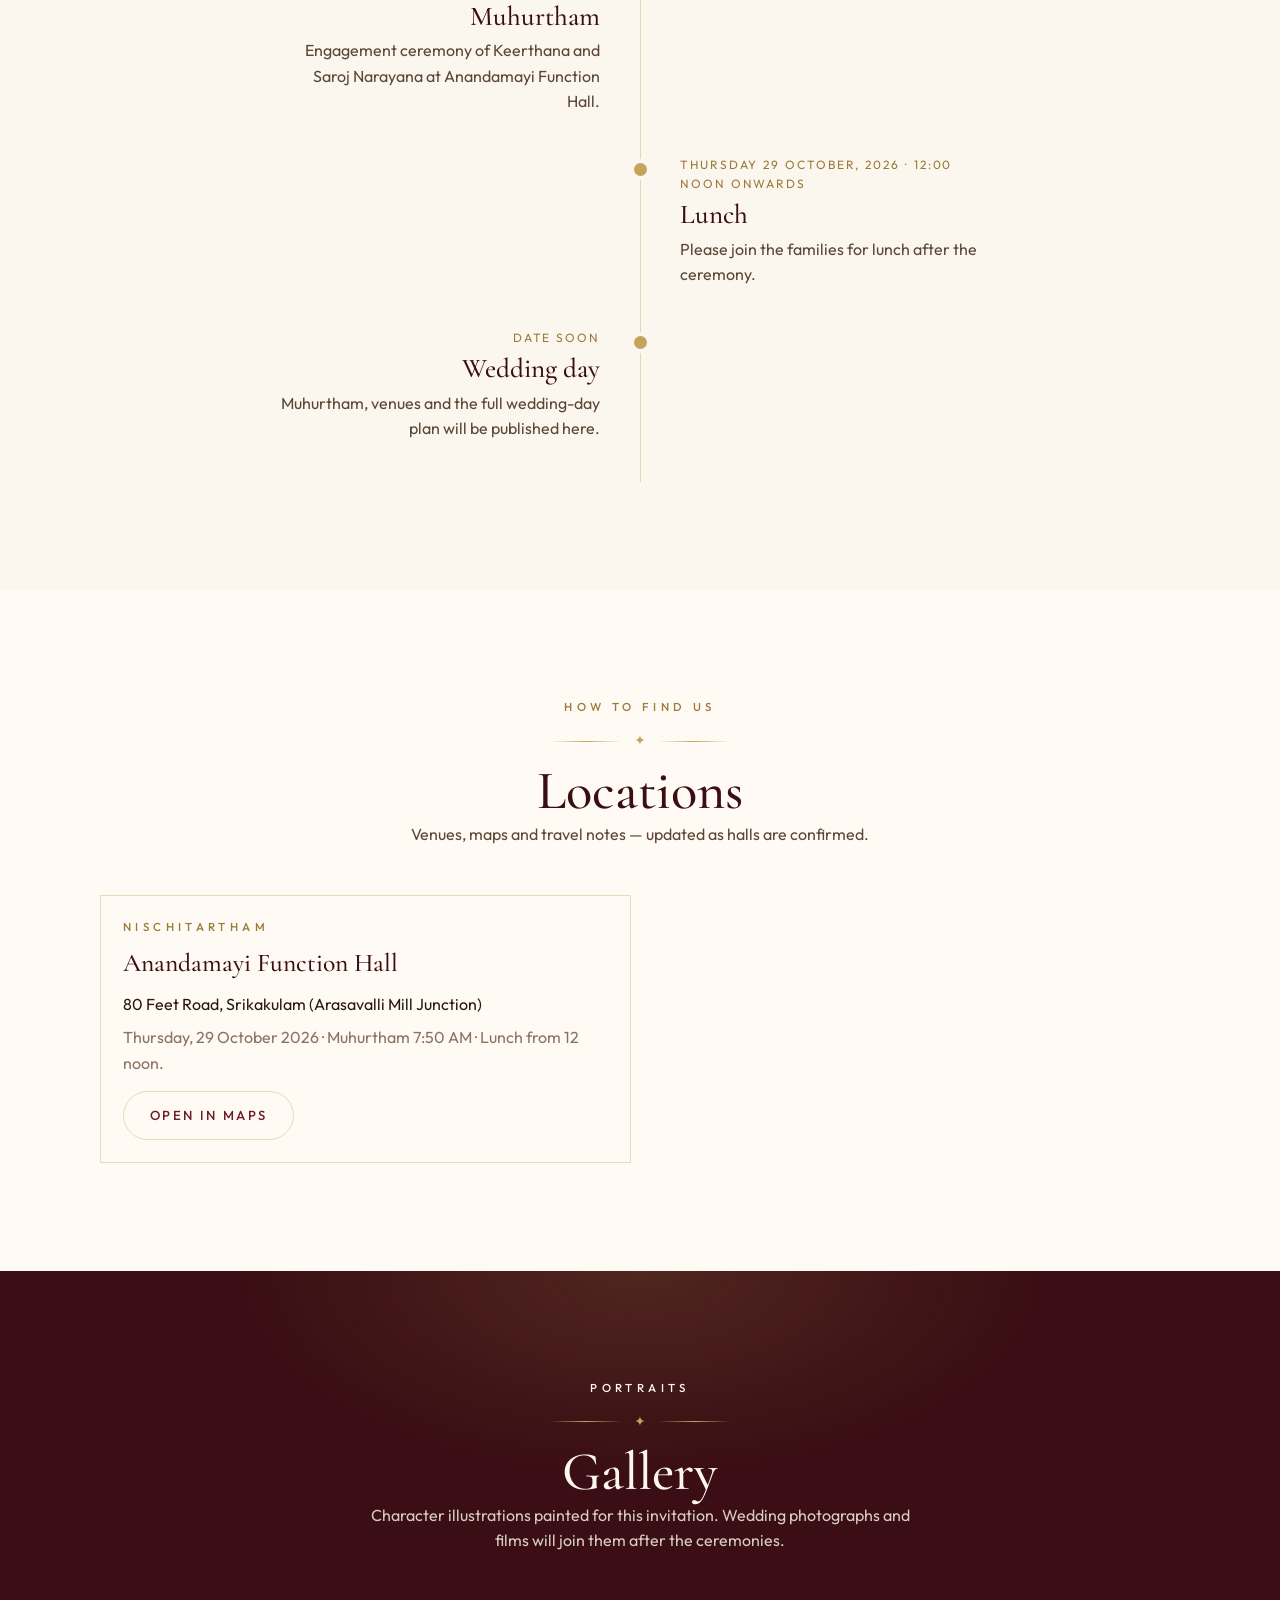
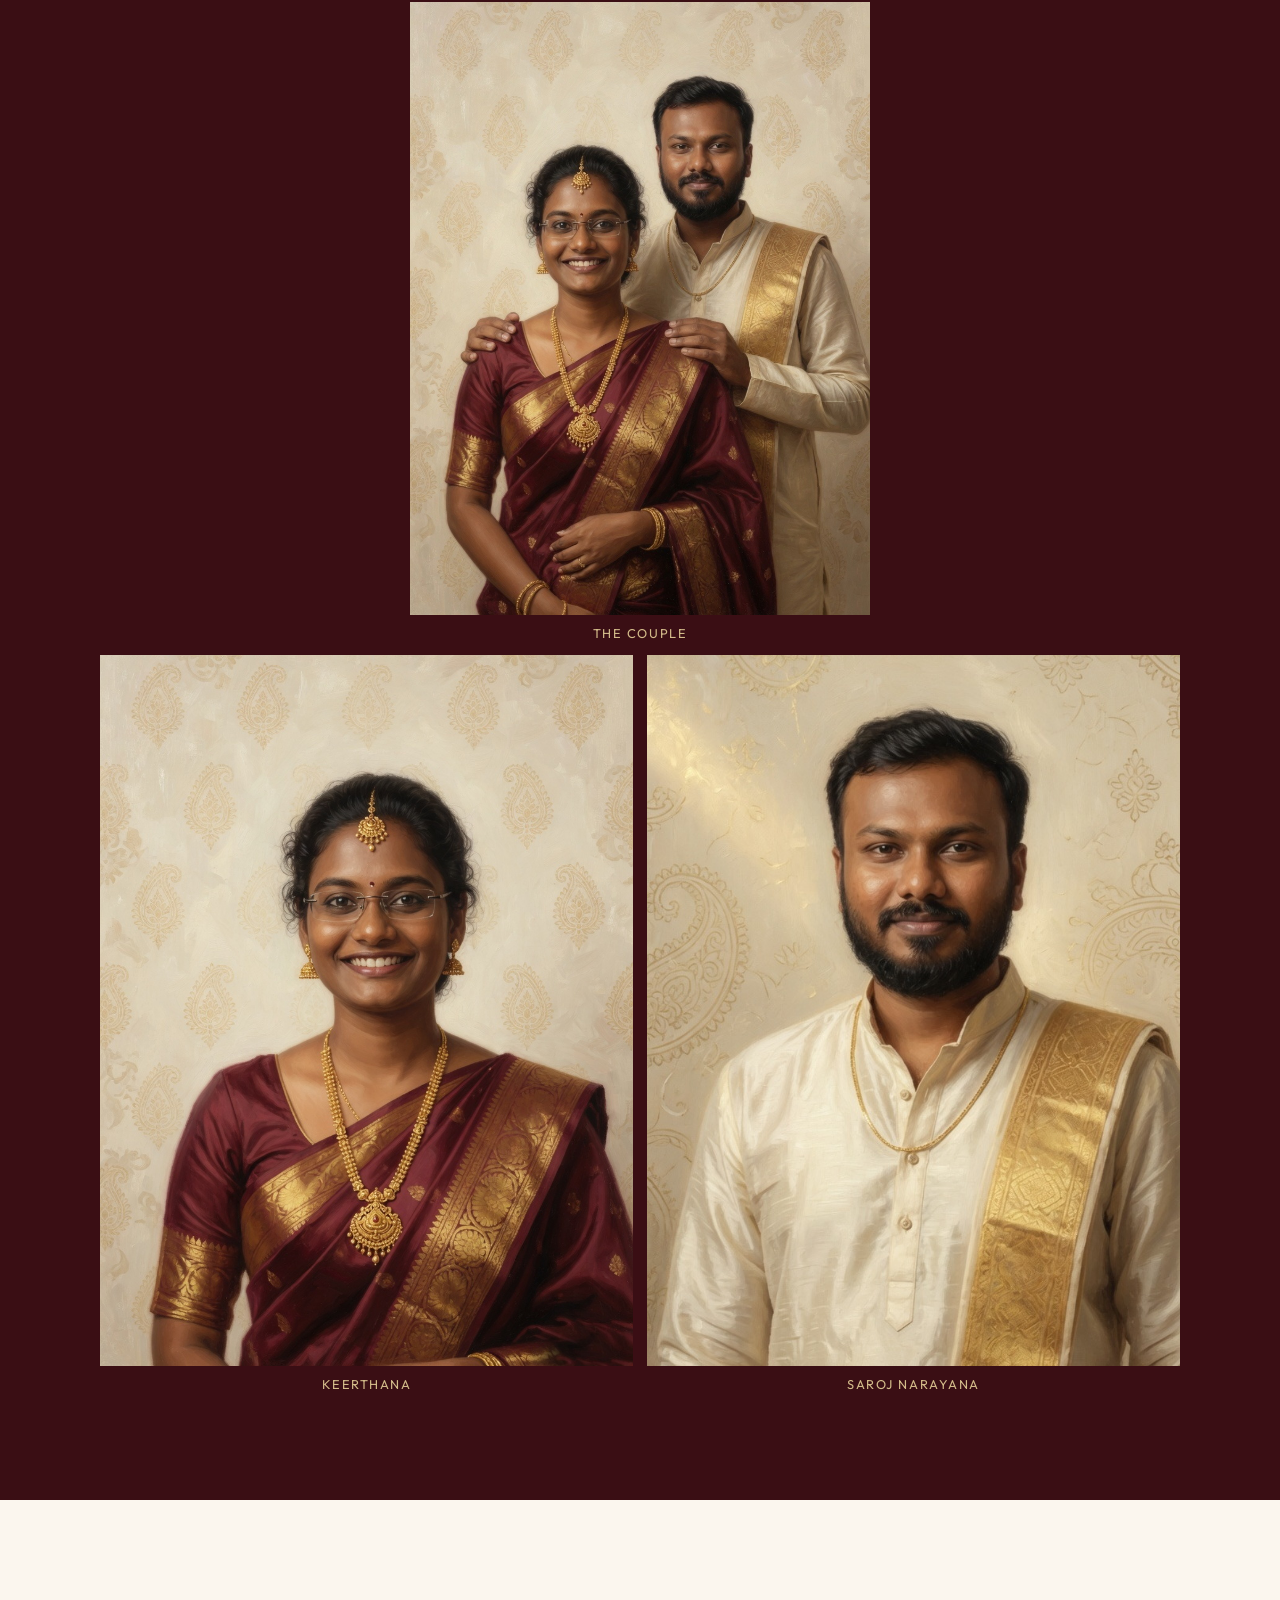
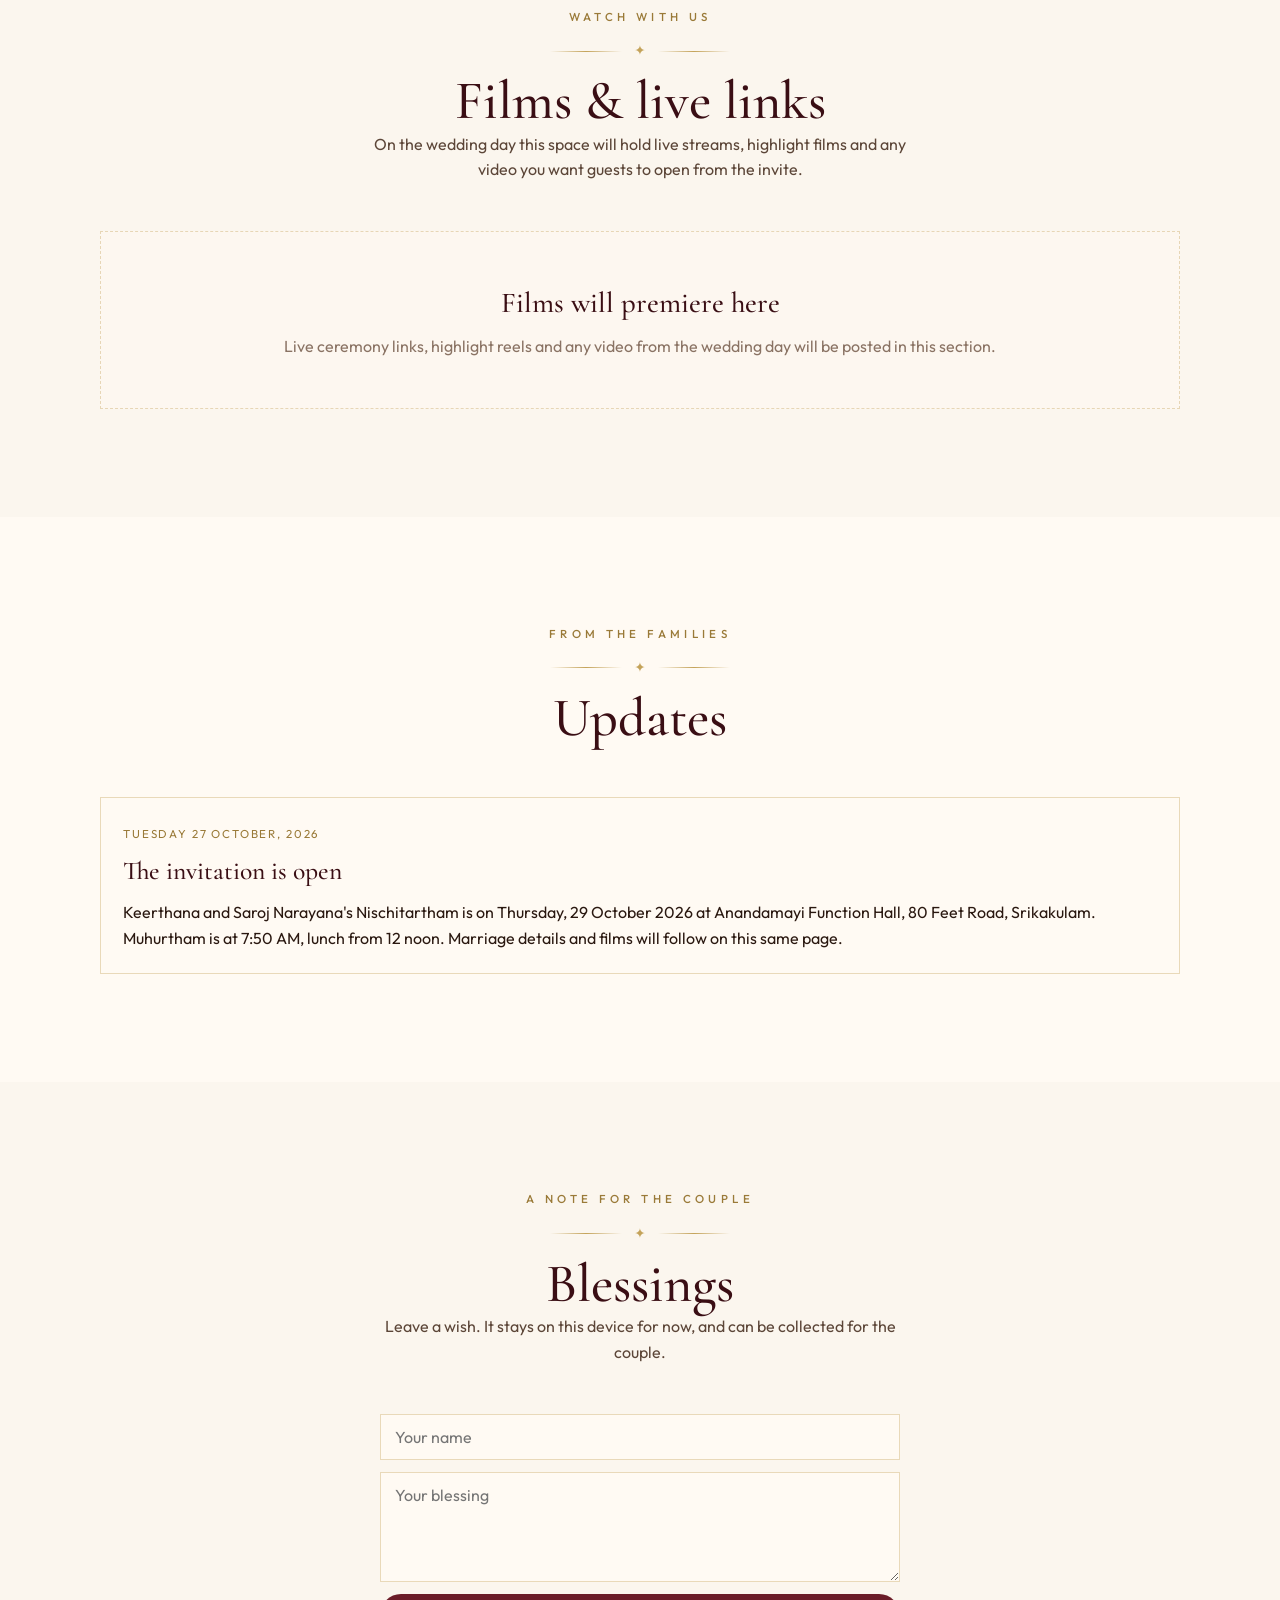
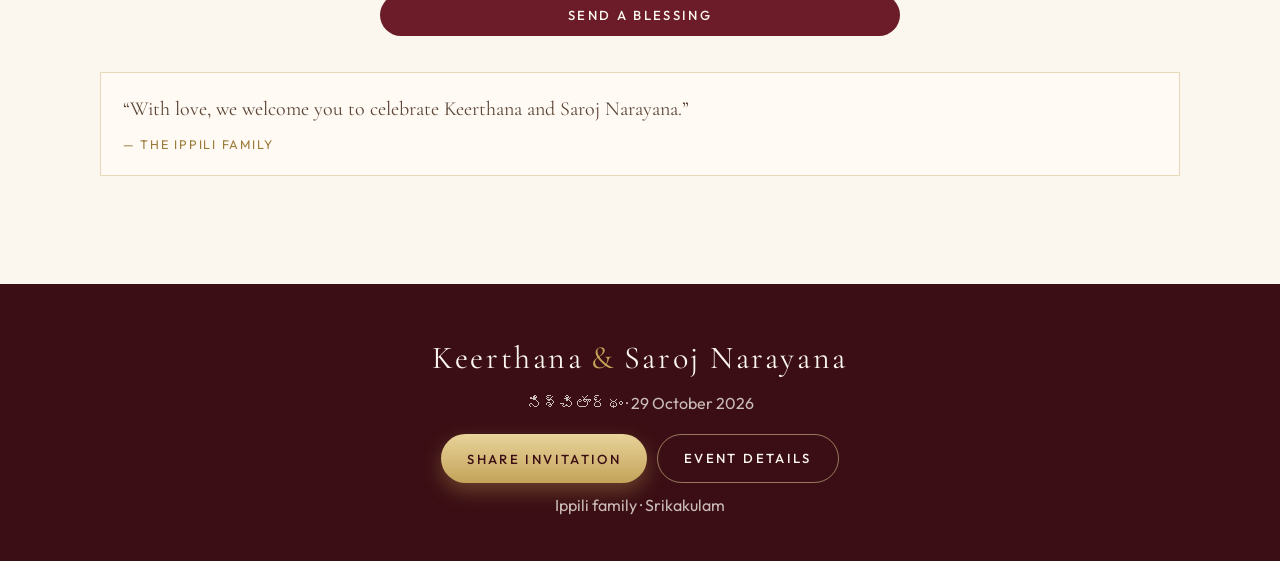
==== commit 6526fbc1: "Update Keerthana and Saroj Narayana invitation. Remove watermarks and printed card, recrop the groom" ====
--- a/keerthana-saroj/index.html
+++ b/keerthana-saroj/index.html
@@ -3,13 +3,13 @@
 <head>
   <meta charset="UTF-8" />
   <meta name="viewport" content="width=device-width, initial-scale=1, viewport-fit=cover" />
-  <title>Keerthana &amp; Saroj Kalyan — Nischitartham</title>
-  <meta name="description" content="You are invited to the engagement of Keerthana Ippili and Saroj Kalyan Potunuru on 29 October 2026. Plans, venues, films and wedding details will live on this page." />
+  <title>Keerthana &amp; Saroj Narayana — Nischitartham</title>
+  <meta name="description" content="You are invited to the engagement of Keerthana Ippili and Saroj Narayana on Thursday, 29 October 2026 at Anandamayi Function Hall, Srikakulam. Muhurtham 7:50 AM." />
   <meta name="theme-color" content="#6B1C28" />
   <link rel="canonical" href="https://pramodh42.github.io/my_portfolio/keerthana-saroj/" />
   <meta property="og:type" content="website" />
   <meta property="og:url" content="https://pramodh42.github.io/my_portfolio/keerthana-saroj/" />
-  <meta property="og:title" content="Keerthana & Saroj Kalyan — You're invited" />
+  <meta property="og:title" content="Keerthana & Saroj Narayana — You're invited" />
   <meta property="og:description" content="Nischitartham on Thursday, 29 October 2026. Open the invitation for plans, venues and updates." />
   <meta property="og:image" content="https://pramodh42.github.io/my_portfolio/keerthana-saroj/images/couple.jpg" />
   <meta name="twitter:card" content="summary_large_image" />
@@ -29,8 +29,8 @@
       <img class="seal" src="images/seal.jpg" alt="Wax seal with the letters K and S" />
       <p class="kicker">You are invited</p>
       <p class="telugu" lang="te">నిశ్చితార్థం</p>
-      <h1>Keerthana <span class="amp">&amp;</span> Saroj Kalyan</h1>
-      <p class="envelope-date">Thursday, 29 October 2026</p>
+      <h1>Keerthana <span class="amp">&amp;</span> Saroj Narayana</h1>
+      <p class="envelope-date">Thursday, 29 October 2026 · 7:50 AM · Srikakulam</p>
       <button class="btn btn-gold" id="open-invite" type="button">Open invitation</button>
     </div>
   </div>
@@ -73,12 +73,12 @@
 
   <main>
     <section class="hero" id="home">
-      <img class="hero-bg" src="images/mandap.jpg" alt="Illustrated Keerthana and Saroj Kalyan under a floral mandap" />
+      <img class="hero-bg" src="images/couple.jpg" alt="Illustrated portrait of Keerthana and Saroj Narayana" />
       <div class="hero-scrim"></div>
       <div class="hero-content">
         <p class="kicker">Nischitartham of</p>
-        <p class="telugu" lang="te" style="color:#e8d39a">కీర్తన &amp; సరోజ్ కల్యాణ్</p>
-        <h1>Keerthana <span class="amp">&amp;</span> Saroj Kalyan</h1>
+        <p class="telugu" lang="te" style="color:#e8d39a">కీర్తన &amp; సరోజ్ నారాయణ</p>
+        <h1>Keerthana <span class="amp">&amp;</span> Saroj Narayana</h1>
         <p class="hero-date" id="hero-date">Thursday, 29 October 2026 · Engagement</p>
         <div class="countdown" id="countdown" aria-label="Countdown"></div>
         <div class="hero-actions">
@@ -105,7 +105,7 @@
               <div>
                 <strong>Keerthana</strong>
                 <span class="amp">&amp;</span>
-                <strong>Saroj Kalyan</strong>
+                <strong>Saroj Narayana</strong>
               </div>
             </div>
           </div>
@@ -121,8 +121,7 @@
         <div class="section-head">
           <p class="kicker">The couple</p>
           <div class="ornament">✦</div>
-          <h2>Keerthana &amp; Saroj Kalyan</h2>
-          <p class="lede">Illustrated portraits for now — original photographs can be turned into matching characters whenever you send them.</p>
+          <h2>Keerthana &amp; Saroj Narayana</h2>
         </div>
         <div class="couple-grid" id="couple-grid"></div>
       </div>
@@ -218,13 +217,13 @@
   </main>
 
   <footer class="footer">
-    <div class="brand">Keerthana <span>&amp;</span> Saroj Kalyan</div>
+    <div class="brand">Keerthana <span>&amp;</span> Saroj Narayana</div>
     <p lang="te">నిశ్చితార్థం · 29 October 2026</p>
     <div class="footer-actions">
       <button class="btn btn-gold" id="share-footer" type="button">Share invitation</button>
       <a class="btn btn-outline" href="#events">Event details</a>
     </div>
-    <p>Ippili · Potunuru</p>
+    <p>Ippili family · Srikakulam</p>
   </footer>
 
   <div class="lightbox" id="lightbox" role="dialog" aria-modal="true" aria-label="Image preview">
--- a/keerthana-saroj/css/style.css
+++ b/keerthana-saroj/css/style.css
@@ -211,6 +211,9 @@
   background: linear-gradient(180deg, var(--gold-bright), var(--gold));
   color: var(--maroon-deep);
   box-shadow: 0 8px 20px rgba(196, 163, 90, 0.35);
+}
+
+.envelope-card .btn-gold {
   margin-top: 26px;
 }
 
@@ -347,8 +350,7 @@
   width: 100%;
   height: 100%;
   object-fit: cover;
-  object-position: center 30%;
-  transform: scale(1.04);
+  object-position: center 18%;
 }
 
 .hero-scrim {
@@ -536,6 +538,7 @@
   position: relative;
   width: min(420px, 88%);
   margin: 8px auto 18px;
+  overflow: hidden;
 }
 
 .wreath-frame img {
@@ -587,9 +590,9 @@
 
 .person img {
   width: 100%;
-  aspect-ratio: 4 / 5;
+  aspect-ratio: 3 / 4;
   object-fit: cover;
-  object-position: center top;
+  object-position: center 10%;
 }
 
 .person-body {
@@ -792,8 +795,9 @@
 
 .gallery-grid img {
   width: 100%;
-  aspect-ratio: 4 / 5;
+  aspect-ratio: 3 / 4;
   object-fit: cover;
+  object-position: center 10%;
   transition: transform 0.6s ease;
 }
 
@@ -810,14 +814,10 @@
 }
 
 .gallery-grid button:first-child .caption {
-  position: absolute;
-  left: 0;
-  right: 0;
-  bottom: 0;
-  padding: 28px 12px 12px;
-  background: linear-gradient(transparent, rgba(42, 10, 14, 0.72));
   color: var(--gold-bright);
 }
+
+
 
 /* Blessings */
 .bless-form {
@@ -954,17 +954,19 @@
   }
 
   .gallery-grid {
-    grid-template-columns: repeat(4, 1fr);
+    grid-template-columns: 1fr 1fr;
   }
 
   .gallery-grid button:first-child {
     grid-column: span 2;
-    grid-row: span 2;
   }
 
   .gallery-grid button:first-child img {
-    aspect-ratio: 4 / 5;
-    height: 100%;
+    width: min(460px, 100%);
+    margin: 0 auto;
+    aspect-ratio: 3 / 4;
+    object-fit: cover;
+    object-position: center 12%;
   }
 
   .letter {
@@ -1003,6 +1005,223 @@
   .plan:nth-child(even)::before {
     right: auto;
     left: -6px;
+  }
+}
+
+@media (max-width: 759px) {
+  :root {
+    --header-h: 60px;
+  }
+
+  .header {
+    padding: 0 14px;
+    background: linear-gradient(180deg, rgba(42, 10, 14, 0.62) 0%, rgba(42, 10, 14, 0) 100%);
+  }
+
+  .header.solid {
+    background: rgba(251, 246, 238, 0.95);
+  }
+
+  .icon-btn {
+    width: 38px;
+    height: 38px;
+  }
+
+  .envelope-card {
+    width: min(94vw, 440px);
+    padding: 28px 18px 24px;
+  }
+
+  .envelope h1 {
+    font-size: clamp(1.85rem, 9vw, 2.4rem);
+  }
+
+  .envelope-date {
+    font-size: 0.88rem;
+    line-height: 1.45;
+    padding: 0 6px;
+  }
+
+  .seal {
+    width: 96px;
+    height: 96px;
+    margin-bottom: 16px;
+  }
+
+  .hero {
+    display: flex;
+    flex-direction: column;
+    justify-content: flex-start;
+    min-height: 100vh;
+    min-height: 100dvh;
+    padding: 0;
+    place-items: unset;
+    overflow: visible;
+  }
+
+  .hero-bg {
+    position: relative;
+    inset: auto;
+    width: 100%;
+    height: min(50dvh, 460px);
+    object-fit: cover;
+    object-position: center 12%;
+    flex-shrink: 0;
+  }
+
+  .hero-scrim {
+    display: none;
+  }
+
+  .hero-content {
+    flex: 1;
+    width: 100%;
+    background: linear-gradient(180deg, #5a1620 0%, var(--maroon-deep) 42%);
+    padding: 16px 16px calc(18px + env(safe-area-inset-bottom, 0px));
+    display: flex;
+    flex-direction: column;
+    justify-content: center;
+  }
+
+  .hero .telugu {
+    font-size: 0.9rem;
+    margin: 4px 0 2px;
+  }
+
+  .hero h1 {
+    font-size: clamp(1.95rem, 10vw, 2.5rem);
+    line-height: 1.08;
+    margin: 2px 0;
+  }
+
+  .hero .amp {
+    font-size: 1.35rem;
+    margin: 0;
+  }
+
+  .hero-date {
+    font-size: 0.92rem;
+    letter-spacing: 0.03em;
+    text-transform: none;
+    line-height: 1.4;
+    margin: 6px auto 0;
+    max-width: 22em;
+  }
+
+  .countdown {
+    margin: 12px 0 10px;
+    gap: 7px;
+  }
+
+  .count {
+    min-width: 62px;
+    padding: 8px 6px 7px;
+  }
+
+  .count b {
+    font-size: 1.28rem;
+  }
+
+  .count span {
+    font-size: 0.56rem;
+  }
+
+  .hero-actions {
+    flex-direction: row;
+    flex-wrap: wrap;
+    justify-content: center;
+    align-items: stretch;
+    gap: 8px;
+    margin-top: 2px;
+    padding: 0;
+  }
+
+  .hero-actions .btn {
+    width: auto;
+    flex: 1 1 140px;
+    margin-top: 0;
+    padding: 11px 12px;
+    letter-spacing: 0.12em;
+    font-size: 0.7rem;
+  }
+
+  .scroll-hint {
+    display: none;
+  }
+
+  .section {
+    padding: 56px 18px;
+    scroll-margin-top: calc(var(--header-h) + 18px);
+  }
+
+  .section-head {
+    margin-bottom: 32px;
+  }
+
+  .letter {
+    padding: 28px 16px;
+  }
+
+  .wreath-frame {
+    width: min(340px, 100%);
+  }
+
+  .wreath-names {
+    inset: 28% 16% 30%;
+  }
+
+  .person-body {
+    padding: 18px 16px 20px;
+  }
+
+  .person h3 {
+    font-size: 1.7rem;
+  }
+
+  .event-card {
+    padding: 22px 18px;
+  }
+
+  .event-card h3 {
+    font-size: 1.75rem;
+  }
+
+  .footer {
+    padding: 36px 18px 28px;
+  }
+
+  .footer .brand {
+    font-size: 1.55rem;
+    flex-wrap: wrap;
+    justify-content: center;
+    text-align: center;
+  }
+
+  .menu-panel {
+    padding: 72px 24px;
+    gap: 16px;
+  }
+
+  .menu-panel a {
+    font-size: 1.65rem;
+  }
+
+  .kicker {
+    letter-spacing: 0.28em;
+  }
+}
+
+@media (max-width: 380px) {
+  .hero-bg {
+    height: min(44dvh, 400px);
+  }
+
+  .count {
+    min-width: 54px;
+  }
+
+  .hero h1 {
+    font-size: 1.85rem;
   }
 }
 
